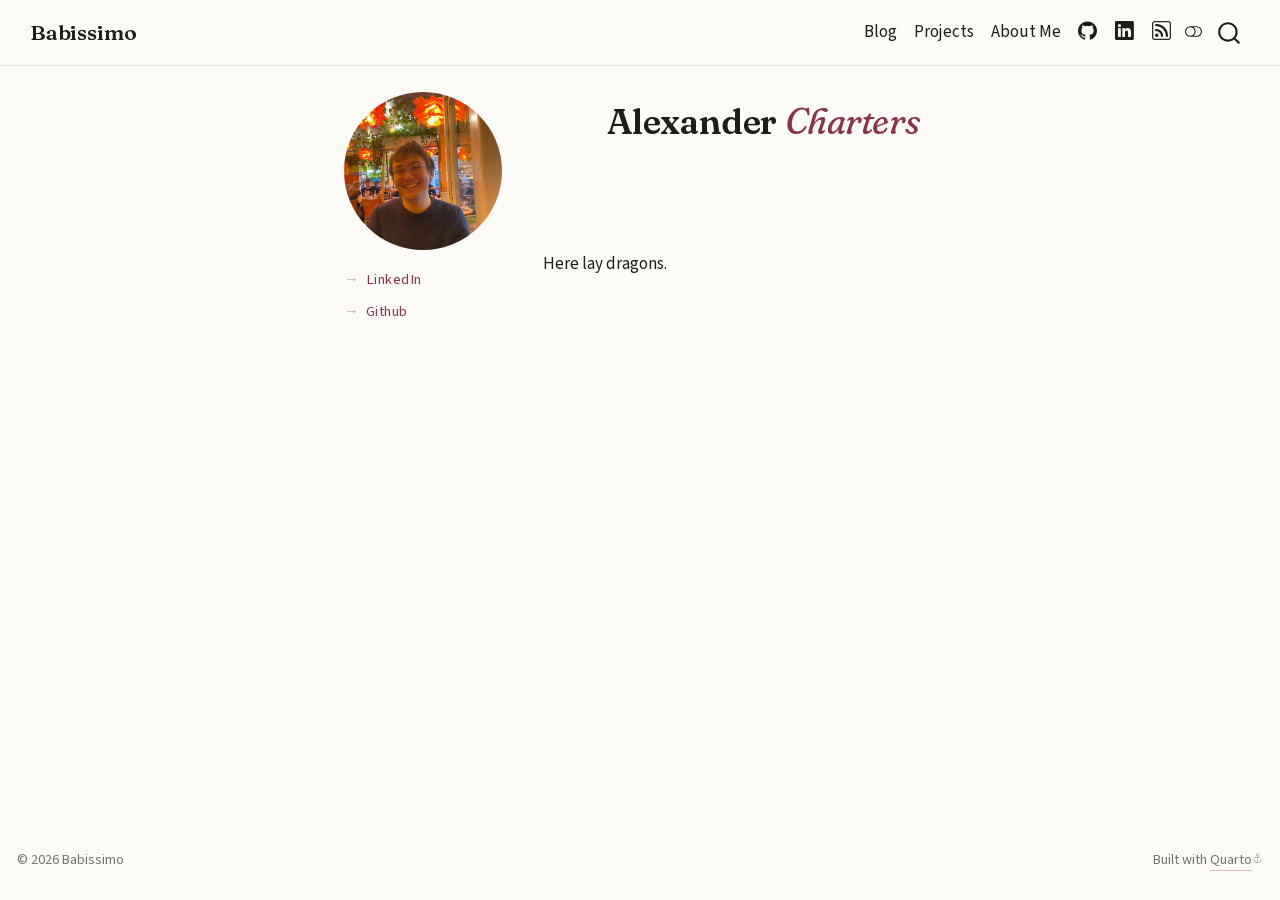
==== about/index.html @ ef7985d6 "Built site for gh-pages" ====
<!DOCTYPE html>
<html xmlns="http://www.w3.org/1999/xhtml" lang="en" xml:lang="en"><head>

<meta charset="utf-8">
<meta name="generator" content="quarto-1.10.18">

<meta name="viewport" content="width=device-width, initial-scale=1.0, user-scalable=yes">


<title>Alexander Charters – Babissimo</title>
<style>
/* Default styles provided by pandoc.
** See https://pandoc.org/MANUAL.html#variables-for-html for config info.
*/
span.smallcaps{font-variant: small-caps;}
div.columns{display: flex; gap: 1.5em;}
div.column{flex: auto;}
@media screen {
div.columns{gap: min(4vw, 1.5em);}
div.column{overflow-x: auto;}
}
div.hanging-indent{margin-left: 1.5em; text-indent: -1.5em;}
ul.task-list{list-style: none;}
ul.task-list li input[type="checkbox"] {
  width: 0.8em;
  margin: 0 0.8em 0.2em -1em; /* quarto-specific, see https://github.com/quarto-dev/quarto-cli/issues/4556 */ 
  vertical-align: middle;
}
</style>


<script src="../site_libs/quarto-nav/quarto-nav.js"></script>
<script src="../site_libs/quarto-nav/headroom.min.js"></script>
<script src="../site_libs/clipboard/clipboard.min.js"></script>
<script src="../site_libs/quarto-search/autocomplete.umd.js"></script>
<script src="../site_libs/quarto-search/fuse.min.js"></script>
<script src="../site_libs/quarto-search/quarto-search.js"></script>
<meta name="quarto:offset" content="../">
<link href="../assets/anchor.svg" rel="icon" type="image/svg+xml">
<script src="../site_libs/quarto-html/quarto.js" type="module"></script>
<script src="../site_libs/quarto-html/tabsets/tabsets.js" type="module"></script>
<script src="../site_libs/quarto-html/popper.min.js"></script>
<script src="../site_libs/quarto-html/tippy.umd.min.js"></script>
<link href="../site_libs/quarto-html/tippy.css" rel="stylesheet">
<link href="../site_libs/quarto-html/quarto-syntax-highlighting-73b0ff3878a4e6fc3716dc69a6aaefa3.css" rel="stylesheet" class="quarto-color-scheme" id="quarto-text-highlighting-styles">
<link href="../site_libs/quarto-html/quarto-syntax-highlighting-dark-a60fab2f8a066d0ce7bf48d8b28043cc.css" rel="stylesheet" class="quarto-color-scheme quarto-color-alternate" id="quarto-text-highlighting-styles">
<link href="../site_libs/quarto-html/quarto-syntax-highlighting-73b0ff3878a4e6fc3716dc69a6aaefa3.css" rel="stylesheet" class="quarto-color-scheme-extra" id="quarto-text-highlighting-styles">
<script src="../site_libs/bootstrap/bootstrap.min.js"></script>
<link href="../site_libs/bootstrap/bootstrap-icons.css" rel="stylesheet">
<link href="../site_libs/bootstrap/bootstrap-566bd085a331022240971027f8b573ef.min.css" rel="stylesheet" append-hash="true" class="quarto-color-scheme" id="quarto-bootstrap" data-mode="light">
<link href="../site_libs/bootstrap/bootstrap-dark-fbed706565bcc2d511ca6a6d154b2460.min.css" rel="stylesheet" append-hash="true" class="quarto-color-scheme quarto-color-alternate" id="quarto-bootstrap" data-mode="dark">
<link href="../site_libs/bootstrap/bootstrap-566bd085a331022240971027f8b573ef.min.css" rel="stylesheet" append-hash="true" class="quarto-color-scheme-extra" id="quarto-bootstrap" data-mode="light">
<script id="quarto-search-options" type="application/json">{
  "location": "navbar",
  "copy-button": false,
  "collapse-after": 3,
  "panel-placement": "end",
  "type": "overlay",
  "limit": 50,
  "keyboard-shortcut": [
    "f",
    "/",
    "s"
  ],
  "show-item-context": false,
  "language": {
    "search-no-results-text": "No results",
    "search-matching-documents-text": "matching documents",
    "search-copy-link-title": "Copy link to search",
    "search-hide-matches-text": "Hide additional matches",
    "search-more-match-text": "more match in this document",
    "search-more-matches-text": "more matches in this document",
    "search-clear-button-title": "Clear",
    "search-text-placeholder": "",
    "search-detached-cancel-button-title": "Cancel",
    "search-submit-button-title": "Submit",
    "search-label": "Search"
  }
}</script>


<meta property="og:title" content="Alexander Charters – Babissimo">
<meta property="og:description" content="A blog built with Quarto">
<meta property="og:image" content="https://babissimo.net/about/profile.jpg">
<meta property="og:site_name" content="Babissimo">
</head>

<body class="nav-fixed fullcontent quarto-light"><script id="quarto-html-before-body" type="application/javascript">
    const toggleBodyColorMode = (bsSheetEl) => {
      const mode = bsSheetEl.getAttribute("data-mode");
      const bodyEl = window.document.querySelector("body");
      if (mode === "dark") {
        bodyEl.classList.add("quarto-dark");
        bodyEl.classList.remove("quarto-light");
      } else {
        bodyEl.classList.add("quarto-light");
        bodyEl.classList.remove("quarto-dark");
      }
    }
    const toggleBodyColorPrimary = () => {
      const bsSheetEl = window.document.querySelector("link#quarto-bootstrap:not([rel=disabled-stylesheet])");
      if (bsSheetEl) {
        toggleBodyColorMode(bsSheetEl);
      }
    }
    const setColorSchemeToggle = (alternate) => {
      const toggles = window.document.querySelectorAll('.quarto-color-scheme-toggle');
      for (let i=0; i < toggles.length; i++) {
        const toggle = toggles[i];
        if (toggle) {
          if (alternate) {
            toggle.classList.add("alternate");
          } else {
            toggle.classList.remove("alternate");
          }
        }
      }
    };
    const toggleColorMode = (alternate) => {
      // Switch the stylesheets
      const primaryStylesheets = window.document.querySelectorAll('link.quarto-color-scheme:not(.quarto-color-alternate)');
      const alternateStylesheets = window.document.querySelectorAll('link.quarto-color-scheme.quarto-color-alternate');
      manageTransitions('#quarto-margin-sidebar .nav-link', false);
      if (alternate) {
        // note: dark is layered on light, we don't disable primary!
        enableStylesheet(alternateStylesheets);
        for (const sheetNode of alternateStylesheets) {
          if (sheetNode.id === "quarto-bootstrap") {
            toggleBodyColorMode(sheetNode);
          }
        }
      } else {
        disableStylesheet(alternateStylesheets);
        enableStylesheet(primaryStylesheets)
        toggleBodyColorPrimary();
      }
      manageTransitions('#quarto-margin-sidebar .nav-link', true);
      // Switch the toggles
      setColorSchemeToggle(alternate)
      // Hack to workaround the fact that safari doesn't
      // properly recolor the scrollbar when toggling (#1455)
      if (navigator.userAgent.indexOf('Safari') > 0 && navigator.userAgent.indexOf('Chrome') == -1) {
        manageTransitions("body", false);
        window.scrollTo(0, 1);
        setTimeout(() => {
          window.scrollTo(0, 0);
          manageTransitions("body", true);
        }, 40);
      }
    }
    const disableStylesheet = (stylesheets) => {
      for (let i=0; i < stylesheets.length; i++) {
        const stylesheet = stylesheets[i];
        stylesheet.rel = 'disabled-stylesheet';
      }
    }
    const enableStylesheet = (stylesheets) => {
      for (let i=0; i < stylesheets.length; i++) {
        const stylesheet = stylesheets[i];
        if(stylesheet.rel !== 'stylesheet') { // for Chrome, which will still FOUC without this check
          stylesheet.rel = 'stylesheet';
        }
      }
    }
    const manageTransitions = (selector, allowTransitions) => {
      const els = window.document.querySelectorAll(selector);
      for (let i=0; i < els.length; i++) {
        const el = els[i];
        if (allowTransitions) {
          el.classList.remove('notransition');
        } else {
          el.classList.add('notransition');
        }
      }
    }
    const isFileUrl = () => {
      return window.location.protocol === 'file:';
    }
    const hasAlternateSentinel = () => {
      let styleSentinel = getColorSchemeSentinel();
      if (styleSentinel !== null) {
        return styleSentinel === "alternate";
      } else {
        return false;
      }
    }
    const setStyleSentinel = (alternate) => {
      const value = alternate ? "alternate" : "default";
      if (!isFileUrl()) {
        window.localStorage.setItem("quarto-color-scheme", value);
      } else {
        localAlternateSentinel = value;
      }
    }
    const getColorSchemeSentinel = () => {
      if (!isFileUrl()) {
        const storageValue = window.localStorage.getItem("quarto-color-scheme");
        return storageValue != null ? storageValue : localAlternateSentinel;
      } else {
        return localAlternateSentinel;
      }
    }
    const toggleGiscusIfUsed = (isAlternate, darkModeDefault) => {
      const baseTheme = document.querySelector('#giscus-base-theme')?.value ?? 'light';
      const alternateTheme = document.querySelector('#giscus-alt-theme')?.value ?? 'dark';
      let newTheme = '';
      if(authorPrefersDark) {
        newTheme = isAlternate ? baseTheme : alternateTheme;
      } else {
        newTheme = isAlternate ? alternateTheme : baseTheme;
      }
      const changeGiscusTheme = () => {
        // From: https://github.com/giscus/giscus/issues/336
        const sendMessage = (message) => {
          const iframe = document.querySelector('iframe.giscus-frame');
          if (!iframe) return;
          iframe.contentWindow.postMessage({ giscus: message }, 'https://giscus.app');
        }
        sendMessage({
          setConfig: {
            theme: newTheme
          }
        });
      }
      const isGiscussLoaded = window.document.querySelector('iframe.giscus-frame') !== null;
      if (isGiscussLoaded) {
        changeGiscusTheme();
      }
    };
    const authorPrefersDark = false;
    const darkModeDefault = authorPrefersDark;
      document.querySelector('link#quarto-text-highlighting-styles.quarto-color-scheme-extra').rel = 'disabled-stylesheet';
      document.querySelector('link#quarto-bootstrap.quarto-color-scheme-extra').rel = 'disabled-stylesheet';
    let localAlternateSentinel = darkModeDefault ? 'alternate' : 'default';
    // Dark / light mode switch
    window.quartoToggleColorScheme = () => {
      // Read the current dark / light value
      let toAlternate = !hasAlternateSentinel();
      toggleColorMode(toAlternate);
      setStyleSentinel(toAlternate);
      toggleGiscusIfUsed(toAlternate, darkModeDefault);
      window.dispatchEvent(new Event('resize'));
    };
    // Switch to dark mode if need be
    if (hasAlternateSentinel()) {
      toggleColorMode(true);
    } else {
      toggleColorMode(false);
    }
  </script>

<div id="quarto-search-results"></div>
  <header id="quarto-header" class="headroom fixed-top">
    <nav class="navbar navbar-expand-sm " data-bs-theme="dark">
      <div class="navbar-container container-fluid">
      <div class="navbar-brand-container mx-auto">
    <a class="navbar-brand" href="../">
    <span class="navbar-title">Babissimo</span>
    </a>
  </div>
            <div id="quarto-search" class="" title="Search"></div>
          <button class="navbar-toggler" type="button" data-bs-toggle="collapse" data-bs-target="#navbarCollapse" aria-controls="navbarCollapse" role="menu" aria-expanded="false" aria-label="Toggle navigation" onclick="if (window.quartoToggleHeadroom) { window.quartoToggleHeadroom(); }">
  <span class="navbar-toggler-icon"></span>
</button>
          <div class="collapse navbar-collapse" id="navbarCollapse">
            <ul class="navbar-nav navbar-nav-scroll ms-auto">
  <li class="nav-item">
    <a class="nav-link" href="../blog/"> 
<span class="menu-text">Blog</span></a>
  </li>  
  <li class="nav-item">
    <a class="nav-link" href="../projects/"> 
<span class="menu-text">Projects</span></a>
  </li>  
  <li class="nav-item">
    <a class="nav-link" href="../about/"> 
<span class="menu-text">About Me</span></a>
  </li>  
  <li class="nav-item compact">
    <a class="nav-link" href="https://github.com/Babissimo"> <i class="bi bi-github" role="img">
</i> 
<span class="menu-text"></span></a>
  </li>  
  <li class="nav-item compact">
    <a class="nav-link" href="https://linkedin.com/in/alexandercharters"> <i class="bi bi-linkedin" role="img">
</i> 
<span class="menu-text"></span></a>
  </li>  
  <li class="nav-item compact">
    <a class="nav-link" href="../blog/index.xml"> <i class="bi bi-rss" role="img">
</i> 
<span class="menu-text"></span></a>
  </li>  
</ul>
          </div> <!-- /navcollapse -->
            <div class="quarto-navbar-tools">
  <a href="" class="quarto-color-scheme-toggle quarto-navigation-tool  px-1" onclick="window.quartoToggleColorScheme(); return false;" title="Toggle dark mode"><i class="bi"></i></a>
</div>
      </div> <!-- /container-fluid -->
    </nav>
</header>
<!-- content -->
<div id="quarto-content" class="quarto-container page-columns page-rows-contents page-layout-article page-navbar">
<!-- sidebar -->
<!-- margin-sidebar -->
    
<!-- main -->
<div class="quarto-about-trestles">
  <div class="about-entity">
    <img src="profile.jpg" class="about-image
  round " style="height: 158px; width: 158px;">
<header id="title-block-header" class="quarto-title-block default">
<div class="quarto-title">
<h1 class="title">Alexander <span class="nm-tail">Charters</span></h1>
</div>
<div class="quarto-title-meta">
  </div>
</header>
    <div class="about-links">
  <a href="https://linkedin.com/in/alexandercharters" class="about-link" rel="" target="">
    <i class="bi bi-linkedin"></i>
     <span class="about-link-text">LinkedIn</span>
  </a>
  <a href="https://github.com/Babissimo" class="about-link" rel="" target="">
    <i class="bi bi-github"></i>
     <span class="about-link-text">Github</span>
  </a>
</div>
  </div>
  <div class="about-contents"><main class="content" id="quarto-document-content">

<p>Here lay dragons.</p>


</main></div>
</div>
 <!-- /main -->
<script id="quarto-html-after-body" type="application/javascript">
  window.document.addEventListener("DOMContentLoaded", function (event) {
    // Ensure there is a toggle, if there isn't float one in the top right
    if (window.document.querySelector('.quarto-color-scheme-toggle') === null) {
      const a = window.document.createElement('a');
      a.classList.add('top-right');
      a.classList.add('quarto-color-scheme-toggle');
      a.href = "";
      a.onclick = function() { try { window.quartoToggleColorScheme(); } catch {} return false; };
      const i = window.document.createElement("i");
      i.classList.add('bi');
      a.appendChild(i);
      window.document.body.appendChild(a);
    }
    setColorSchemeToggle(hasAlternateSentinel())
    const isCodeAnnotation = (el) => {
      for (const clz of el.classList) {
        if (clz.startsWith('code-annotation-')) {                     
          return true;
        }
      }
      return false;
    }
    const onCopySuccess = function(e) {
      // button target
      const button = e.trigger;
      // don't keep focus
      button.blur();
      // flash "checked"
      button.classList.add('code-copy-button-checked');
      var currentTitle = button.getAttribute("title");
      button.setAttribute("title", "Copied!");
      let tooltip;
      if (window.bootstrap) {
        button.setAttribute("data-bs-toggle", "tooltip");
        button.setAttribute("data-bs-placement", "left");
        button.setAttribute("data-bs-title", "Copied!");
        tooltip = new bootstrap.Tooltip(button, 
          { trigger: "manual", 
            customClass: "code-copy-button-tooltip",
            offset: [0, -8]});
        tooltip.show();    
      }
      setTimeout(function() {
        if (tooltip) {
          tooltip.hide();
          button.removeAttribute("data-bs-title");
          button.removeAttribute("data-bs-toggle");
          button.removeAttribute("data-bs-placement");
        }
        button.setAttribute("title", currentTitle);
        button.classList.remove('code-copy-button-checked');
      }, 1000);
      // clear code selection
      e.clearSelection();
    }
    const getTextToCopy = function(trigger) {
      const outerScaffold = trigger.parentElement.cloneNode(true);
      const codeEl = outerScaffold.querySelector('code');
      for (const childEl of codeEl.children) {
        if (isCodeAnnotation(childEl)) {
          childEl.remove();
        }
      }
      return codeEl.innerText;
    }
    const clipboard = new window.ClipboardJS('.code-copy-button:not([data-in-quarto-modal])', {
      text: getTextToCopy
    });
    clipboard.on('success', onCopySuccess);
    if (window.document.getElementById('quarto-embedded-source-code-modal')) {
      const clipboardModal = new window.ClipboardJS('.code-copy-button[data-in-quarto-modal]', {
        text: getTextToCopy,
        container: window.document.getElementById('quarto-embedded-source-code-modal')
      });
      clipboardModal.on('success', onCopySuccess);
    }
      var localhostRegex = new RegExp(/^(?:http|https):\/\/localhost\:?[0-9]*\//);
      var mailtoRegex = new RegExp(/^mailto:/);
        var filterRegex = new RegExp("https:\/\/babissimo\.net");
      var isInternal = (href) => {
          return filterRegex.test(href) || localhostRegex.test(href) || mailtoRegex.test(href);
      }
      // Inspect non-navigation links and adorn them if external
     var links = window.document.querySelectorAll('a[href]:not(.nav-link):not(.navbar-brand):not(.toc-action):not(.sidebar-link):not(.sidebar-item-toggle):not(.pagination-link):not(.no-external):not([aria-hidden]):not(.dropdown-item):not(.quarto-navigation-tool):not(.about-link)');
      for (var i=0; i<links.length; i++) {
        const link = links[i];
        if (!isInternal(link.href)) {
          // undo the damage that might have been done by quarto-nav.js in the case of
          // links that we want to consider external
          if (link.dataset.originalHref !== undefined) {
            link.href = link.dataset.originalHref;
          }
        }
      }
    function tippyHover(el, contentFn, onTriggerFn, onUntriggerFn) {
      const config = {
        allowHTML: true,
        maxWidth: 500,
        delay: 100,
        arrow: false,
        appendTo: function(el) {
            return el.parentElement;
        },
        interactive: true,
        interactiveBorder: 10,
        theme: 'quarto',
        placement: 'bottom-start',
      };
      if (contentFn) {
        config.content = contentFn;
      }
      if (onTriggerFn) {
        config.onTrigger = onTriggerFn;
      }
      if (onUntriggerFn) {
        config.onUntrigger = onUntriggerFn;
      }
      window.tippy(el, config); 
    }
    const noterefs = window.document.querySelectorAll('a[role="doc-noteref"]');
    for (var i=0; i<noterefs.length; i++) {
      const ref = noterefs[i];
      tippyHover(ref, function() {
        // use id or data attribute instead here
        let href = ref.getAttribute('data-footnote-href') || ref.getAttribute('href');
        try { href = new URL(href).hash; } catch {}
        const id = href.replace(/^#\/?/, "");
        const note = window.document.getElementById(id);
        if (note) {
          return note.innerHTML;
        } else {
          return "";
        }
      });
    }
    const xrefs = window.document.querySelectorAll('a.quarto-xref');
    const processXRef = (id, note) => {
      // Strip column container classes
      const stripColumnClz = (el) => {
        el.classList.remove("page-full", "page-columns");
        if (el.children) {
          for (const child of el.children) {
            stripColumnClz(child);
          }
        }
      }
      stripColumnClz(note)
      if (id === null || id.startsWith('sec-')) {
        // Special case sections, only their first couple elements
        const container = document.createElement("div");
        if (note.children && note.children.length > 2) {
          container.appendChild(note.children[0].cloneNode(true));
          for (let i = 1; i < note.children.length; i++) {
            const child = note.children[i];
            if (child.tagName === "P" && child.innerText === "") {
              continue;
            } else {
              container.appendChild(child.cloneNode(true));
              break;
            }
          }
          if (window.Quarto?.typesetMath) {
            window.Quarto.typesetMath(container);
          }
          return container.innerHTML
        } else {
          if (window.Quarto?.typesetMath) {
            window.Quarto.typesetMath(note);
          }
          return note.innerHTML;
        }
      } else {
        // Remove any anchor links if they are present
        const anchorLink = note.querySelector('a.anchorjs-link');
        if (anchorLink) {
          anchorLink.remove();
        }
        if (window.Quarto?.typesetMath) {
          window.Quarto.typesetMath(note);
        }
        if (note.classList.contains("callout")) {
          return note.outerHTML;
        } else {
          return note.innerHTML;
        }
      }
    }
    for (var i=0; i<xrefs.length; i++) {
      const xref = xrefs[i];
      tippyHover(xref, undefined, function(instance) {
        instance.disable();
        let url = xref.getAttribute('href');
        let hash = undefined; 
        if (url.startsWith('#')) {
          hash = url;
        } else {
          try { hash = new URL(url).hash; } catch {}
        }
        if (hash) {
          const id = hash.replace(/^#\/?/, "");
          const note = window.document.getElementById(id);
          if (note !== null) {
            try {
              const html = processXRef(id, note.cloneNode(true));
              instance.setContent(html);
            } finally {
              instance.enable();
              instance.show();
            }
          } else {
            // See if we can fetch this
            fetch(url.split('#')[0])
            .then(res => res.text())
            .then(html => {
              const parser = new DOMParser();
              const htmlDoc = parser.parseFromString(html, "text/html");
              const note = htmlDoc.getElementById(id);
              if (note !== null) {
                const html = processXRef(id, note);
                instance.setContent(html);
              } 
            }).finally(() => {
              instance.enable();
              instance.show();
            });
          }
        } else {
          // See if we can fetch a full url (with no hash to target)
          // This is a special case and we should probably do some content thinning / targeting
          fetch(url)
          .then(res => res.text())
          .then(html => {
            const parser = new DOMParser();
            const htmlDoc = parser.parseFromString(html, "text/html");
            const note = htmlDoc.querySelector('main.content');
            if (note !== null) {
              // This should only happen for chapter cross references
              // (since there is no id in the URL)
              // remove the first header
              if (note.children.length > 0 && note.children[0].tagName === "HEADER") {
                note.children[0].remove();
              }
              const html = processXRef(null, note);
              instance.setContent(html);
            } 
          }).finally(() => {
            instance.enable();
            instance.show();
          });
        }
      }, function(instance) {
      });
    }
        let selectedAnnoteEl;
        const selectorForAnnotation = ( cell, annotation) => {
          let cellAttr = 'data-code-cell="' + cell + '"';
          let lineAttr = 'data-code-annotation="' +  annotation + '"';
          const selector = 'span[' + cellAttr + '][' + lineAttr + ']';
          return selector;
        }
        const selectCodeLines = (annoteEl) => {
          const doc = window.document;
          const targetCell = annoteEl.getAttribute("data-target-cell");
          const targetAnnotation = annoteEl.getAttribute("data-target-annotation");
          const annoteSpan = window.document.querySelector(selectorForAnnotation(targetCell, targetAnnotation));
          const lines = annoteSpan.getAttribute("data-code-lines").split(",");
          const lineIds = lines.map((line) => {
            return targetCell + "-" + line;
          })
          let top = null;
          let height = null;
          let parent = null;
          if (lineIds.length > 0) {
              //compute the position of the single el (top and bottom and make a div)
              const el = window.document.getElementById(lineIds[0]);
              top = el.offsetTop;
              height = el.offsetHeight;
              parent = el.parentElement.parentElement;
            if (lineIds.length > 1) {
              const lastEl = window.document.getElementById(lineIds[lineIds.length - 1]);
              const bottom = lastEl.offsetTop + lastEl.offsetHeight;
              height = bottom - top;
            }
            if (top !== null && height !== null && parent !== null) {
              // cook up a div (if necessary) and position it 
              let div = window.document.getElementById("code-annotation-line-highlight");
              if (div === null) {
                div = window.document.createElement("div");
                div.setAttribute("id", "code-annotation-line-highlight");
                div.style.position = 'absolute';
                parent.appendChild(div);
              }
              div.style.top = top - 2 + "px";
              div.style.height = height + 4 + "px";
              div.style.left = 0;
              let gutterDiv = window.document.getElementById("code-annotation-line-highlight-gutter");
              if (gutterDiv === null) {
                gutterDiv = window.document.createElement("div");
                gutterDiv.setAttribute("id", "code-annotation-line-highlight-gutter");
                gutterDiv.style.position = 'absolute';
                const codeCell = window.document.getElementById(targetCell);
                const gutter = codeCell.querySelector('.code-annotation-gutter');
                gutter.appendChild(gutterDiv);
              }
              gutterDiv.style.top = top - 2 + "px";
              gutterDiv.style.height = height + 4 + "px";
            }
            selectedAnnoteEl = annoteEl;
          }
        };
        const unselectCodeLines = () => {
          const elementsIds = ["code-annotation-line-highlight", "code-annotation-line-highlight-gutter"];
          elementsIds.forEach((elId) => {
            const div = window.document.getElementById(elId);
            if (div) {
              div.remove();
            }
          });
          selectedAnnoteEl = undefined;
        };
          // Handle positioning of the toggle
      window.addEventListener(
        "resize",
        throttle(() => {
          elRect = undefined;
          if (selectedAnnoteEl) {
            selectCodeLines(selectedAnnoteEl);
          }
        }, 10)
      );
      function throttle(fn, ms) {
      let throttle = false;
      let timer;
        return (...args) => {
          if(!throttle) { // first call gets through
              fn.apply(this, args);
              throttle = true;
          } else { // all the others get throttled
              if(timer) clearTimeout(timer); // cancel #2
              timer = setTimeout(() => {
                fn.apply(this, args);
                timer = throttle = false;
              }, ms);
          }
        };
      }
        // Attach click handler to the DT
        const annoteDls = window.document.querySelectorAll('dt[data-target-cell]');
        for (const annoteDlNode of annoteDls) {
          annoteDlNode.addEventListener('click', (event) => {
            const clickedEl = event.target;
            if (clickedEl !== selectedAnnoteEl) {
              unselectCodeLines();
              const activeEl = window.document.querySelector('dt[data-target-cell].code-annotation-active');
              if (activeEl) {
                activeEl.classList.remove('code-annotation-active');
              }
              selectCodeLines(clickedEl);
              clickedEl.classList.add('code-annotation-active');
            } else {
              // Unselect the line
              unselectCodeLines();
              clickedEl.classList.remove('code-annotation-active');
            }
          });
        }
    const findCites = (el) => {
      const parentEl = el.parentElement;
      if (parentEl) {
        const cites = parentEl.dataset.cites;
        if (cites) {
          return {
            el,
            cites: cites.split(' ')
          };
        } else {
          return findCites(el.parentElement)
        }
      } else {
        return undefined;
      }
    };
    var bibliorefs = window.document.querySelectorAll('a[role="doc-biblioref"]');
    for (var i=0; i<bibliorefs.length; i++) {
      const ref = bibliorefs[i];
      const citeInfo = findCites(ref);
      if (citeInfo) {
        tippyHover(citeInfo.el, function() {
          var popup = window.document.createElement('div');
          citeInfo.cites.forEach(function(cite) {
            var citeDiv = window.document.createElement('div');
            citeDiv.classList.add('hanging-indent');
            citeDiv.classList.add('csl-entry');
            var biblioDiv = window.document.getElementById('ref-' + cite);
            if (biblioDiv) {
              citeDiv.innerHTML = biblioDiv.innerHTML;
            }
            popup.appendChild(citeDiv);
          });
          return popup.innerHTML;
        });
      }
    }
  });
  </script>
</div> <!-- /content -->
<footer class="footer">
  <div class="nav-footer">
    <div class="nav-footer-left">
<p>© 2026 Babissimo</p>
</div>   
    <div class="nav-footer-center">
      &nbsp;
    </div>
    <div class="nav-footer-right">
<p>Built with <a href="https://quarto.org">Quarto</a></p>
</div>
  </div>
</footer>




</body></html>
---- site_libs/quarto-html/tippy.css ----
.tippy-box[data-animation=fade][data-state=hidden]{opacity:0}[data-tippy-root]{max-width:calc(100vw - 10px)}.tippy-box{position:relative;background-color:#333;color:#fff;border-radius:4px;font-size:14px;line-height:1.4;white-space:normal;outline:0;transition-property:transform,visibility,opacity}.tippy-box[data-placement^=top]>.tippy-arrow{bottom:0}.tippy-box[data-placement^=top]>.tippy-arrow:before{bottom:-7px;left:0;border-width:8px 8px 0;border-top-color:initial;transform-origin:center top}.tippy-box[data-placement^=bottom]>.tippy-arrow{top:0}.tippy-box[data-placement^=bottom]>.tippy-arrow:before{top:-7px;left:0;border-width:0 8px 8px;border-bottom-color:initial;transform-origin:center bottom}.tippy-box[data-placement^=left]>.tippy-arrow{right:0}.tippy-box[data-placement^=left]>.tippy-arrow:before{border-width:8px 0 8px 8px;border-left-color:initial;right:-7px;transform-origin:center left}.tippy-box[data-placement^=right]>.tippy-arrow{left:0}.tippy-box[data-placement^=right]>.tippy-arrow:before{left:-7px;border-width:8px 8px 8px 0;border-right-color:initial;transform-origin:center right}.tippy-box[data-inertia][data-state=visible]{transition-timing-function:cubic-bezier(.54,1.5,.38,1.11)}.tippy-arrow{width:16px;height:16px;color:#333}.tippy-arrow:before{content:"";position:absolute;border-color:transparent;border-style:solid}.tippy-content{position:relative;padding:5px 9px;z-index:1}
---- site_libs/quarto-html/quarto-syntax-highlighting-73b0ff3878a4e6fc3716dc69a6aaefa3.css ----
/* quarto syntax highlight colors */
:root {
  --quarto-hl-ot-color: #003B4F;
  --quarto-hl-at-color: #657422;
  --quarto-hl-ss-color: #20794D;
  --quarto-hl-an-color: #5E5E5E;
  --quarto-hl-fu-color: #4758AB;
  --quarto-hl-st-color: #20794D;
  --quarto-hl-cf-color: #003B4F;
  --quarto-hl-op-color: #5E5E5E;
  --quarto-hl-er-color: #AD0000;
  --quarto-hl-bn-color: #AD0000;
  --quarto-hl-al-color: #AD0000;
  --quarto-hl-va-color: #111111;
  --quarto-hl-bu-color: inherit;
  --quarto-hl-ex-color: inherit;
  --quarto-hl-pp-color: #AD0000;
  --quarto-hl-in-color: #5E5E5E;
  --quarto-hl-vs-color: #20794D;
  --quarto-hl-wa-color: #5E5E5E;
  --quarto-hl-do-color: #5E5E5E;
  --quarto-hl-im-color: #00769E;
  --quarto-hl-ch-color: #20794D;
  --quarto-hl-dt-color: #AD0000;
  --quarto-hl-fl-color: #AD0000;
  --quarto-hl-co-color: #5E5E5E;
  --quarto-hl-cv-color: #5E5E5E;
  --quarto-hl-cn-color: #8f5902;
  --quarto-hl-sc-color: #5E5E5E;
  --quarto-hl-dv-color: #AD0000;
  --quarto-hl-kw-color: #003B4F;
}

/* other quarto variables */
:root {
  --quarto-font-monospace: "JetBrains Mono", ui-monospace, SFMono-Regular, Menlo, monospace;
}

/* syntax highlight based on Pandoc's rules */
pre > code.sourceCode > span {
  color: #003B4F;
}

code.sourceCode > span {
  color: #003B4F;
}

div.sourceCode,
div.sourceCode pre.sourceCode {
  color: #003B4F;
}

/* Normal */
code span {
  color: #003B4F;
}

/* Alert */
code span.al {
  color: #AD0000;
  font-style: inherit;
}

/* Annotation */
code span.an {
  color: #5E5E5E;
  font-style: inherit;
}

/* Attribute */
code span.at {
  color: #657422;
  font-style: inherit;
}

/* BaseN */
code span.bn {
  color: #AD0000;
  font-style: inherit;
}

/* BuiltIn */
code span.bu {
  font-style: inherit;
}

/* ControlFlow */
code span.cf {
  color: #003B4F;
  font-weight: bold;
  font-style: inherit;
}

/* Char */
code span.ch {
  color: #20794D;
  font-style: inherit;
}

/* Constant */
code span.cn {
  color: #8f5902;
  font-style: inherit;
}

/* Comment */
code span.co {
  color: #5E5E5E;
  font-style: inherit;
}

/* CommentVar */
code span.cv {
  color: #5E5E5E;
  font-style: italic;
}

/* Documentation */
code span.do {
  color: #5E5E5E;
  font-style: italic;
}

/* DataType */
code span.dt {
  color: #AD0000;
  font-style: inherit;
}

/* DecVal */
code span.dv {
  color: #AD0000;
  font-style: inherit;
}

/* Error */
code span.er {
  color: #AD0000;
  font-style: inherit;
}

/* Extension */
code span.ex {
  font-style: inherit;
}

/* Float */
code span.fl {
  color: #AD0000;
  font-style: inherit;
}

/* Function */
code span.fu {
  color: #4758AB;
  font-style: inherit;
}

/* Import */
code span.im {
  color: #00769E;
  font-style: inherit;
}

/* Information */
code span.in {
  color: #5E5E5E;
  font-style: inherit;
}

/* Keyword */
code span.kw {
  color: #003B4F;
  font-weight: bold;
  font-style: inherit;
}

/* Operator */
code span.op {
  color: #5E5E5E;
  font-style: inherit;
}

/* Other */
code span.ot {
  color: #003B4F;
  font-style: inherit;
}

/* Preprocessor */
code span.pp {
  color: #AD0000;
  font-style: inherit;
}

/* SpecialChar */
code span.sc {
  color: #5E5E5E;
  font-style: inherit;
}

/* SpecialString */
code span.ss {
  color: #20794D;
  font-style: inherit;
}

/* String */
code span.st {
  color: #20794D;
  font-style: inherit;
}

/* Variable */
code span.va {
  color: #111111;
  font-style: inherit;
}

/* VerbatimString */
code span.vs {
  color: #20794D;
  font-style: inherit;
}

/* Warning */
code span.wa {
  color: #5E5E5E;
  font-style: italic;
}

.prevent-inlining {
  content: "</";
}

/*# sourceMappingURL=e4e25645e3e45fd2347f0fd28fc638a7.css.map */
---- site_libs/quarto-html/quarto-syntax-highlighting-dark-a60fab2f8a066d0ce7bf48d8b28043cc.css ----
/* quarto syntax highlight colors */
:root {
  --quarto-hl-al-color: #f07178;
  --quarto-hl-an-color: #d4d0ab;
  --quarto-hl-at-color: #00e0e0;
  --quarto-hl-bn-color: #d4d0ab;
  --quarto-hl-bu-color: #abe338;
  --quarto-hl-ch-color: #abe338;
  --quarto-hl-co-color: #f8f8f2;
  --quarto-hl-cv-color: #ffd700;
  --quarto-hl-cn-color: #ffd700;
  --quarto-hl-cf-color: #ffa07a;
  --quarto-hl-dt-color: #ffa07a;
  --quarto-hl-dv-color: #d4d0ab;
  --quarto-hl-do-color: #f8f8f2;
  --quarto-hl-er-color: #f07178;
  --quarto-hl-ex-color: #00e0e0;
  --quarto-hl-fl-color: #d4d0ab;
  --quarto-hl-fu-color: #ffa07a;
  --quarto-hl-im-color: #abe338;
  --quarto-hl-in-color: #d4d0ab;
  --quarto-hl-kw-color: #ffa07a;
  --quarto-hl-op-color: #ffa07a;
  --quarto-hl-ot-color: #00e0e0;
  --quarto-hl-pp-color: #dcc6e0;
  --quarto-hl-re-color: #00e0e0;
  --quarto-hl-sc-color: #abe338;
  --quarto-hl-ss-color: #abe338;
  --quarto-hl-st-color: #abe338;
  --quarto-hl-va-color: #00e0e0;
  --quarto-hl-vs-color: #abe338;
  --quarto-hl-wa-color: #dcc6e0;
}

/* other quarto variables */
:root {
  --quarto-font-monospace: "JetBrains Mono", ui-monospace, SFMono-Regular, Menlo, monospace;
}

/* syntax highlight based on Pandoc's rules */
pre > code.sourceCode > span {
  color: #f8f8f2;
}

code.sourceCode > span {
  color: #f8f8f2;
}

div.sourceCode,
div.sourceCode pre.sourceCode {
  color: #f8f8f2;
}

/* Normal */
code span {
  color: #f8f8f2;
}

/* Alert */
code span.al {
  color: #f07178;
}

/* Annotation */
code span.an {
  color: #d4d0ab;
}

/* Attribute */
code span.at {
  color: #00e0e0;
}

/* BaseN */
code span.bn {
  color: #d4d0ab;
}

/* BuiltIn */
code span.bu {
  color: #abe338;
}

/* ControlFlow */
code span.cf {
  font-weight: bold;
  color: #ffa07a;
}

/* Char */
code span.ch {
  color: #abe338;
}

/* Constant */
code span.cn {
  color: #ffd700;
}

/* Comment */
code span.co {
  font-style: italic;
  color: #f8f8f2;
}

/* CommentVar */
code span.cv {
  color: #ffd700;
}

/* Documentation */
code span.do {
  color: #f8f8f2;
}

/* DataType */
code span.dt {
  color: #ffa07a;
}

/* DecVal */
code span.dv {
  color: #d4d0ab;
}

/* Error */
code span.er {
  color: #f07178;
  text-decoration: underline;
}

/* Extension */
code span.ex {
  font-weight: bold;
  color: #00e0e0;
}

/* Float */
code span.fl {
  color: #d4d0ab;
}

/* Function */
code span.fu {
  color: #ffa07a;
}

/* Import */
code span.im {
  color: #abe338;
}

/* Information */
code span.in {
  color: #d4d0ab;
}

/* Keyword */
code span.kw {
  font-weight: bold;
  color: #ffa07a;
}

/* Operator */
code span.op {
  color: #ffa07a;
}

/* Other */
code span.ot {
  color: #00e0e0;
}

/* Preprocessor */
code span.pp {
  color: #dcc6e0;
}

/* RegionMarker */
code span.re {
  background-color: #f8f8f2;
  color: #00e0e0;
}

/* SpecialChar */
code span.sc {
  color: #abe338;
}

/* SpecialString */
code span.ss {
  color: #abe338;
}

/* String */
code span.st {
  color: #abe338;
}

/* Variable */
code span.va {
  color: #00e0e0;
}

/* VerbatimString */
code span.vs {
  color: #abe338;
}

/* Warning */
code span.wa {
  color: #dcc6e0;
}

.prevent-inlining {
  content: "</";
}

/*# sourceMappingURL=977cf23b626bfb9653ae12841c06ec76.css.map */
---- site_libs/quarto-html/quarto-syntax-highlighting-73b0ff3878a4e6fc3716dc69a6aaefa3.css ----
/* quarto syntax highlight colors */
:root {
  --quarto-hl-ot-color: #003B4F;
  --quarto-hl-at-color: #657422;
  --quarto-hl-ss-color: #20794D;
  --quarto-hl-an-color: #5E5E5E;
  --quarto-hl-fu-color: #4758AB;
  --quarto-hl-st-color: #20794D;
  --quarto-hl-cf-color: #003B4F;
  --quarto-hl-op-color: #5E5E5E;
  --quarto-hl-er-color: #AD0000;
  --quarto-hl-bn-color: #AD0000;
  --quarto-hl-al-color: #AD0000;
  --quarto-hl-va-color: #111111;
  --quarto-hl-bu-color: inherit;
  --quarto-hl-ex-color: inherit;
  --quarto-hl-pp-color: #AD0000;
  --quarto-hl-in-color: #5E5E5E;
  --quarto-hl-vs-color: #20794D;
  --quarto-hl-wa-color: #5E5E5E;
  --quarto-hl-do-color: #5E5E5E;
  --quarto-hl-im-color: #00769E;
  --quarto-hl-ch-color: #20794D;
  --quarto-hl-dt-color: #AD0000;
  --quarto-hl-fl-color: #AD0000;
  --quarto-hl-co-color: #5E5E5E;
  --quarto-hl-cv-color: #5E5E5E;
  --quarto-hl-cn-color: #8f5902;
  --quarto-hl-sc-color: #5E5E5E;
  --quarto-hl-dv-color: #AD0000;
  --quarto-hl-kw-color: #003B4F;
}

/* other quarto variables */
:root {
  --quarto-font-monospace: "JetBrains Mono", ui-monospace, SFMono-Regular, Menlo, monospace;
}

/* syntax highlight based on Pandoc's rules */
pre > code.sourceCode > span {
  color: #003B4F;
}

code.sourceCode > span {
  color: #003B4F;
}

div.sourceCode,
div.sourceCode pre.sourceCode {
  color: #003B4F;
}

/* Normal */
code span {
  color: #003B4F;
}

/* Alert */
code span.al {
  color: #AD0000;
  font-style: inherit;
}

/* Annotation */
code span.an {
  color: #5E5E5E;
  font-style: inherit;
}

/* Attribute */
code span.at {
  color: #657422;
  font-style: inherit;
}

/* BaseN */
code span.bn {
  color: #AD0000;
  font-style: inherit;
}

/* BuiltIn */
code span.bu {
  font-style: inherit;
}

/* ControlFlow */
code span.cf {
  color: #003B4F;
  font-weight: bold;
  font-style: inherit;
}

/* Char */
code span.ch {
  color: #20794D;
  font-style: inherit;
}

/* Constant */
code span.cn {
  color: #8f5902;
  font-style: inherit;
}

/* Comment */
code span.co {
  color: #5E5E5E;
  font-style: inherit;
}

/* CommentVar */
code span.cv {
  color: #5E5E5E;
  font-style: italic;
}

/* Documentation */
code span.do {
  color: #5E5E5E;
  font-style: italic;
}

/* DataType */
code span.dt {
  color: #AD0000;
  font-style: inherit;
}

/* DecVal */
code span.dv {
  color: #AD0000;
  font-style: inherit;
}

/* Error */
code span.er {
  color: #AD0000;
  font-style: inherit;
}

/* Extension */
code span.ex {
  font-style: inherit;
}

/* Float */
code span.fl {
  color: #AD0000;
  font-style: inherit;
}

/* Function */
code span.fu {
  color: #4758AB;
  font-style: inherit;
}

/* Import */
code span.im {
  color: #00769E;
  font-style: inherit;
}

/* Information */
code span.in {
  color: #5E5E5E;
  font-style: inherit;
}

/* Keyword */
code span.kw {
  color: #003B4F;
  font-weight: bold;
  font-style: inherit;
}

/* Operator */
code span.op {
  color: #5E5E5E;
  font-style: inherit;
}

/* Other */
code span.ot {
  color: #003B4F;
  font-style: inherit;
}

/* Preprocessor */
code span.pp {
  color: #AD0000;
  font-style: inherit;
}

/* SpecialChar */
code span.sc {
  color: #5E5E5E;
  font-style: inherit;
}

/* SpecialString */
code span.ss {
  color: #20794D;
  font-style: inherit;
}

/* String */
code span.st {
  color: #20794D;
  font-style: inherit;
}

/* Variable */
code span.va {
  color: #111111;
  font-style: inherit;
}

/* VerbatimString */
code span.vs {
  color: #20794D;
  font-style: inherit;
}

/* Warning */
code span.wa {
  color: #5E5E5E;
  font-style: italic;
}

.prevent-inlining {
  content: "</";
}

/*# sourceMappingURL=e4e25645e3e45fd2347f0fd28fc638a7.css.map */
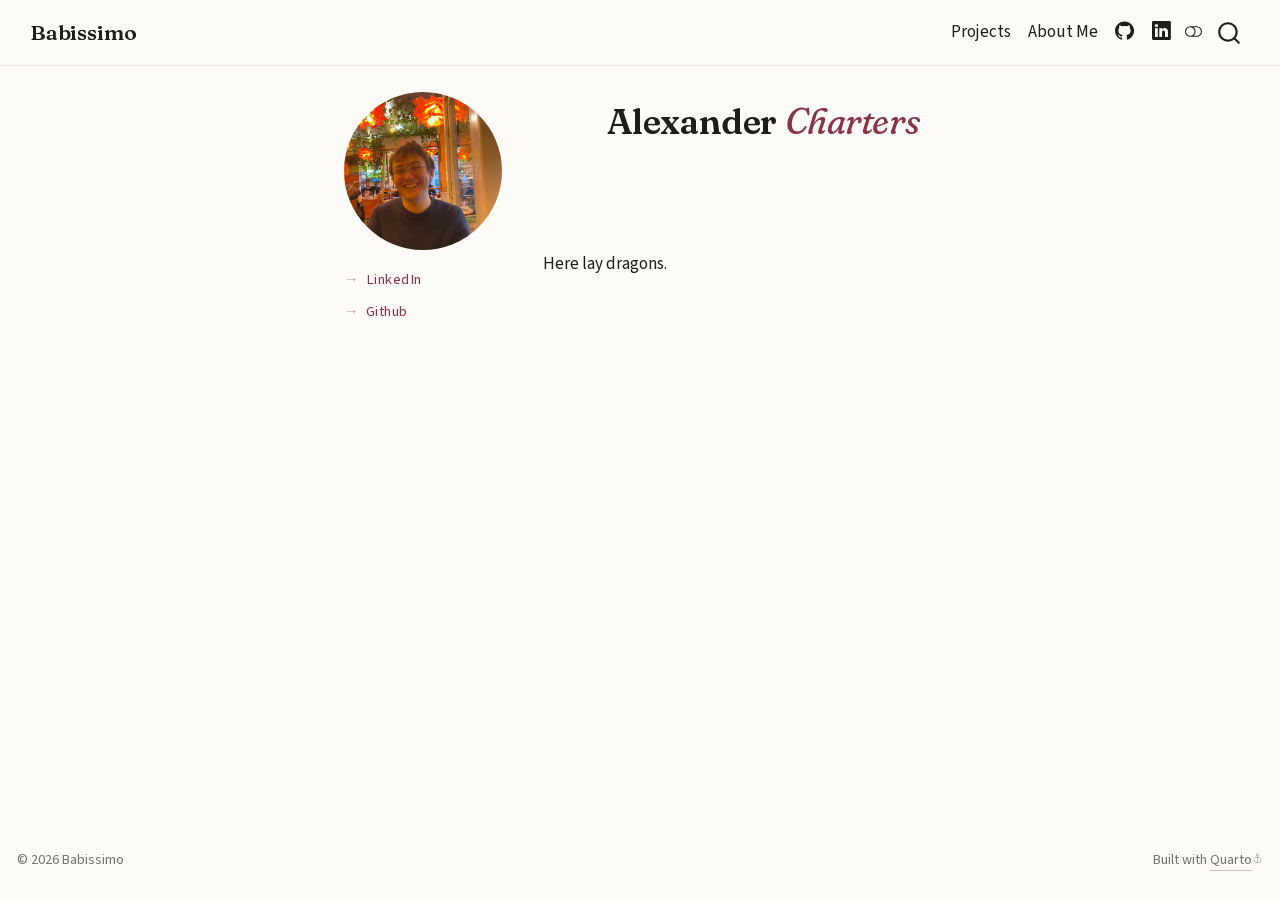
==== commit a5a7ce90: "Built site for gh-pages" ====
--- a/about/index.html
+++ b/about/index.html
@@ -265,10 +265,6 @@
           <div class="collapse navbar-collapse" id="navbarCollapse">
             <ul class="navbar-nav navbar-nav-scroll ms-auto">
   <li class="nav-item">
-    <a class="nav-link" href="../blog/"> 
-<span class="menu-text">Blog</span></a>
-  </li>  
-  <li class="nav-item">
     <a class="nav-link" href="../projects/"> 
 <span class="menu-text">Projects</span></a>
   </li>  
@@ -283,11 +279,6 @@
   </li>  
   <li class="nav-item compact">
     <a class="nav-link" href="https://linkedin.com/in/alexandercharters"> <i class="bi bi-linkedin" role="img">
-</i> 
-<span class="menu-text"></span></a>
-  </li>  
-  <li class="nav-item compact">
-    <a class="nav-link" href="../blog/index.xml"> <i class="bi bi-rss" role="img">
 </i> 
 <span class="menu-text"></span></a>
   </li>  
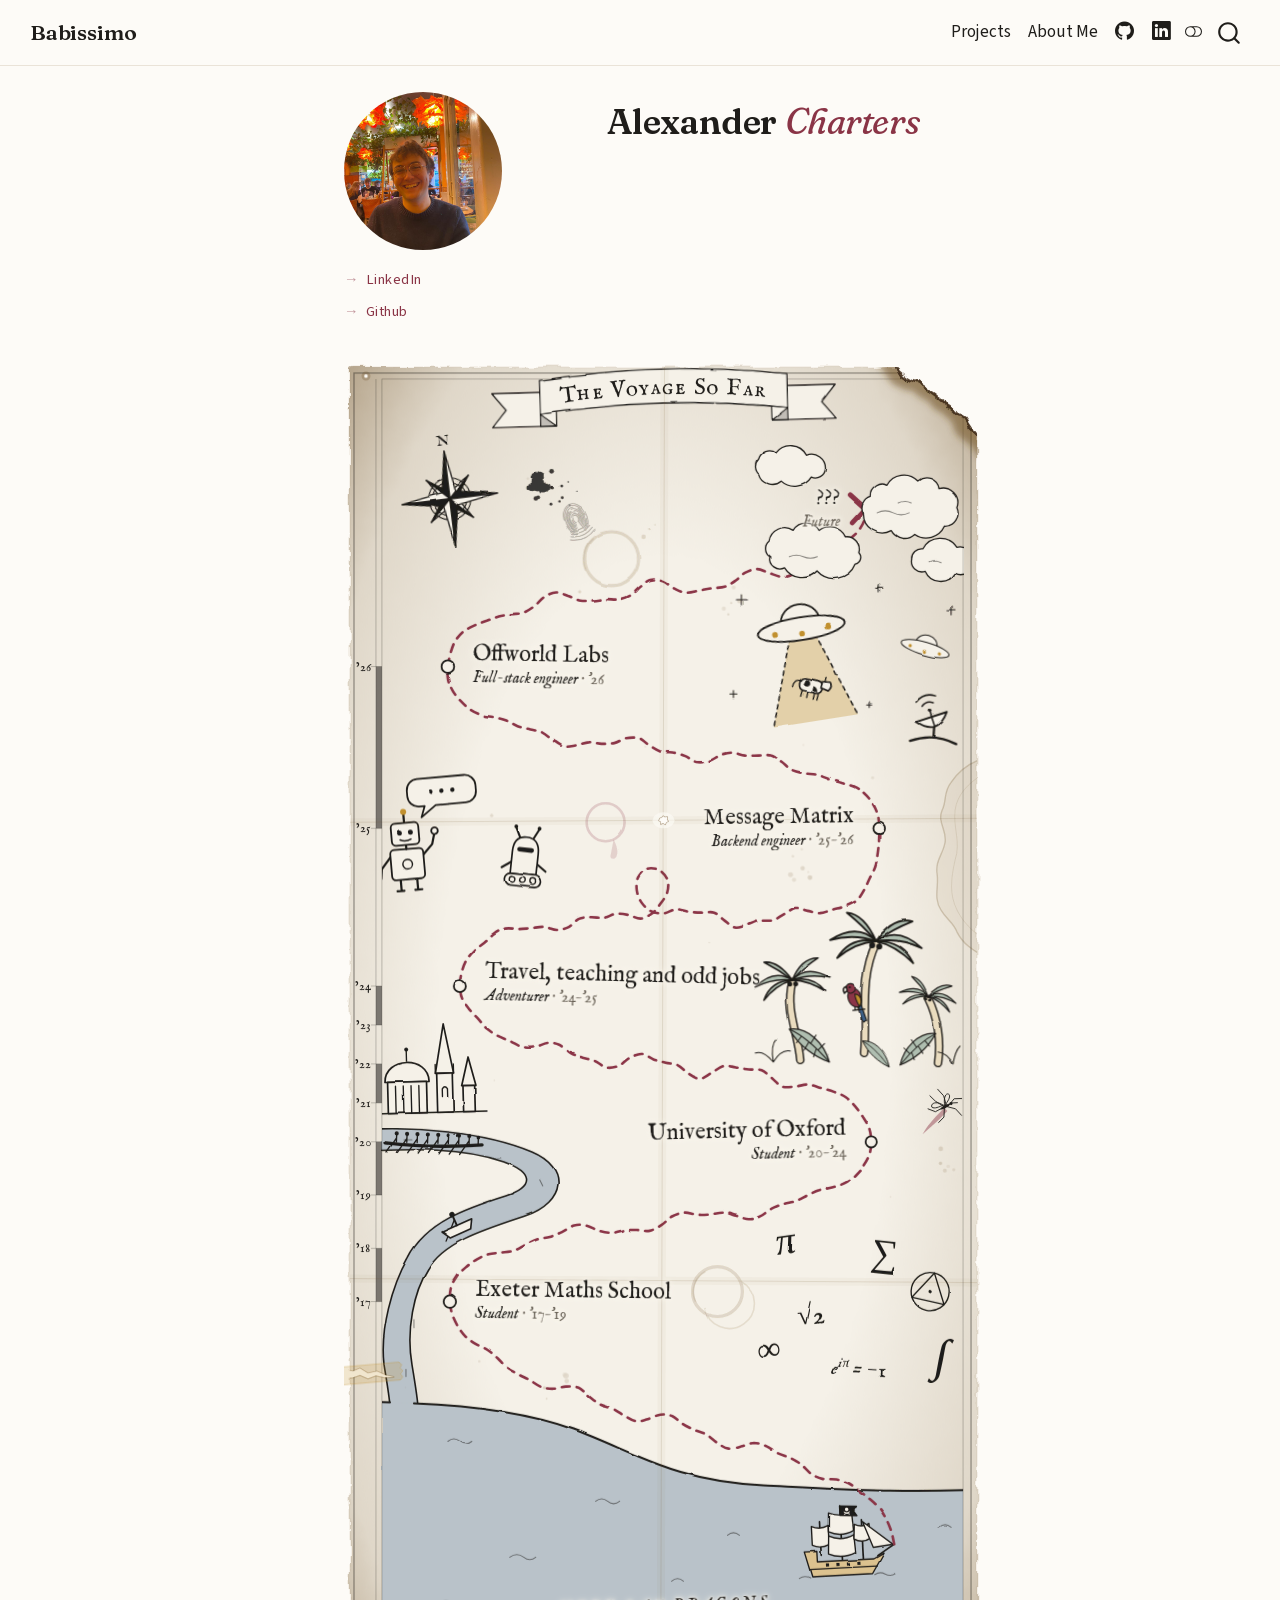
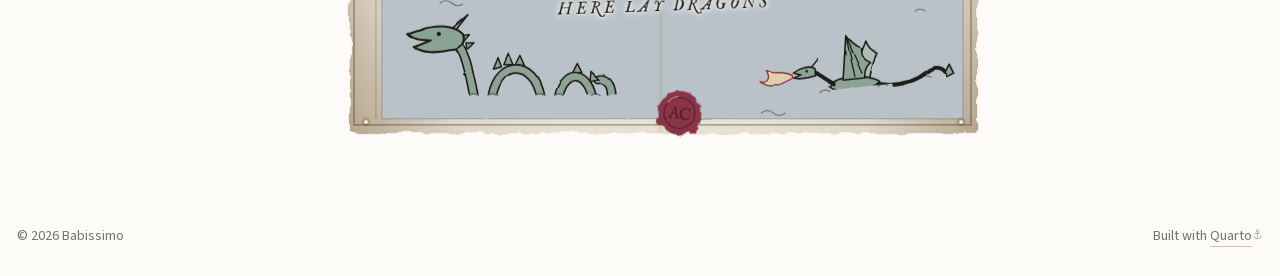
==== commit 734caabf: "Built site for gh-pages" ====
--- a/about/index.html
+++ b/about/index.html
@@ -47,9 +47,9 @@
 <link href="../site_libs/quarto-html/quarto-syntax-highlighting-73b0ff3878a4e6fc3716dc69a6aaefa3.css" rel="stylesheet" class="quarto-color-scheme-extra" id="quarto-text-highlighting-styles">
 <script src="../site_libs/bootstrap/bootstrap.min.js"></script>
 <link href="../site_libs/bootstrap/bootstrap-icons.css" rel="stylesheet">
-<link href="../site_libs/bootstrap/bootstrap-566bd085a331022240971027f8b573ef.min.css" rel="stylesheet" append-hash="true" class="quarto-color-scheme" id="quarto-bootstrap" data-mode="light">
-<link href="../site_libs/bootstrap/bootstrap-dark-fbed706565bcc2d511ca6a6d154b2460.min.css" rel="stylesheet" append-hash="true" class="quarto-color-scheme quarto-color-alternate" id="quarto-bootstrap" data-mode="dark">
-<link href="../site_libs/bootstrap/bootstrap-566bd085a331022240971027f8b573ef.min.css" rel="stylesheet" append-hash="true" class="quarto-color-scheme-extra" id="quarto-bootstrap" data-mode="light">
+<link href="../site_libs/bootstrap/bootstrap-2198e4c581281085e514e8acd167a8dc.min.css" rel="stylesheet" append-hash="true" class="quarto-color-scheme" id="quarto-bootstrap" data-mode="light">
+<link href="../site_libs/bootstrap/bootstrap-dark-2f19c656927ed920d1f10a65301fa4bd.min.css" rel="stylesheet" append-hash="true" class="quarto-color-scheme quarto-color-alternate" id="quarto-bootstrap" data-mode="dark">
+<link href="../site_libs/bootstrap/bootstrap-2198e4c581281085e514e8acd167a8dc.min.css" rel="stylesheet" append-hash="true" class="quarto-color-scheme-extra" id="quarto-bootstrap" data-mode="light">
 <script id="quarto-search-options" type="application/json">{
   "location": "navbar",
   "copy-button": false,
@@ -80,7 +80,6 @@
 
 
 <meta property="og:title" content="Alexander Charters – Babissimo">
-<meta property="og:description" content="A blog built with Quarto">
 <meta property="og:image" content="https://babissimo.net/about/profile.jpg">
 <meta property="og:site_name" content="Babissimo">
 </head>
@@ -320,7 +319,468 @@
   </div>
   <div class="about-contents"><main class="content" id="quarto-document-content">
 
-<p>Here lay dragons.</p>
+<figure class="voyage figure">
+<svg class="voyage-map" viewbox="0 -30 640 1380" aria-hidden="true" focusable="false">
+  <defs>
+    <filter id="voyage-rough" x="-2%" y="-2%" width="104%" height="104%">
+      <feturbulence type="fractalNoise" basefrequency="0.04" numoctaves="2" seed="7"></feturbulence>
+      <fedisplacementmap in="SourceGraphic" scale="2.2" xchannelselector="R" ychannelselector="G"></fedisplacementmap>
+    </filter>
+    <filter id="voyage-deckle" x="-2%" y="-2%" width="104%" height="104%">
+      <feturbulence type="fractalNoise" basefrequency="0.06" numoctaves="3" seed="3"></feturbulence>
+      <fedisplacementmap in="SourceGraphic" scale="7" xchannelselector="R" ychannelselector="G"></fedisplacementmap>
+    </filter>
+    <filter id="voyage-blob" x="-20%" y="-20%" width="140%" height="140%">
+      <feturbulence type="fractalNoise" basefrequency="0.09" numoctaves="2" seed="11"></feturbulence>
+      <fedisplacementmap in="SourceGraphic" scale="6" xchannelselector="R" ychannelselector="G"></fedisplacementmap>
+    </filter>
+    <clippath id="voyage-inside"><rect x="38" y="-12" width="582" height="1342"></rect></clippath>
+    <path id="voyage-ribbon-line" d="M 200 11 Q 320 -5 440 11"></path>
+    <filter id="voyage-burn" x="-10%" y="-10%" width="120%" height="120%">
+      <feturbulence type="fractalNoise" basefrequency="0.05" numoctaves="3" seed="9"></feturbulence>
+      <fedisplacementmap in="SourceGraphic" scale="12" xchannelselector="R" ychannelselector="G"></fedisplacementmap>
+    </filter>
+    <!-- The same ragged line as voyage-burn, softened into a singe -->
+    <filter id="voyage-singe" x="-20%" y="-20%" width="140%" height="140%">
+      <feturbulence type="fractalNoise" basefrequency="0.05" numoctaves="3" seed="9"></feturbulence>
+      <fedisplacementmap in="SourceGraphic" scale="12" xchannelselector="R" ychannelselector="G"></fedisplacementmap>
+      <fegaussianblur stddeviation="3"></fegaussianblur>
+    </filter>
+    <clippath id="voyage-sheet"><rect x="6" y="-24" width="628" height="1368"></rect></clippath>
+    <!-- Where the sheet is gone: a burnt corner, a tear, pin holes, and a hole
+         worn through where two folds cross -->
+    <mask id="voyage-wear" maskunits="userSpaceOnUse" x="-20" y="-50" width="680" height="1420">
+      <rect x="-20" y="-50" width="680" height="1420" fill="#fff"></rect>
+      <path filter="url(#voyage-burn)" d="M 538 -40 C 552 -26 560 -14 576 -8 C 592 -2 600 10 608 14 C 618 20 624 34 632 44 C 638 52 644 56 652 58 L 652 -40 Z"></path>
+      <path d="M 0 980 L 9 982 L 16 979 L 24 984 L 33 982 L 42 986 L 50 987.5 L 41 988 L 32 986 L 24 989 L 16 985.5 L 9 988 L 0 989 Z"></path>
+      <path d="M 316.5 428 L 318.5 427.2 L 319.6 425.8 L 321.4 427 L 323.8 426.6 L 323.4 429.2 L 324.8 431 L 322.6 432 L 321.8 434.2 L 319.6 432.8 L 317.2 433.8 L 317.4 431.4 L 315.4 430.2 Z"></path>
+      <circle cx="22" cy="-15" r="1.6"></circle>
+      <circle cx="22" cy="1333" r="1.6"></circle>
+      <circle cx="618" cy="1333" r="1.6"></circle>
+    </mask>
+    <!-- The sheet's age: clean in the middle, scorched towards the edges -->
+    <radialgradient id="voyage-age" cx="50%" cy="50%" r="72%">
+      <stop class="vy-age" offset="0.5" stop-opacity="0"></stop>
+      <stop class="vy-age" offset="0.82" stop-opacity="0.16"></stop>
+      <stop class="vy-age" offset="1" stop-opacity="0.5"></stop>
+    </radialgradient>
+  </defs>
+  <g mask="url(#voyage-wear)">
+  <g filter="url(#voyage-deckle)">
+    <rect class="vy-sheet" x="6" y="-24" width="628" height="1368" rx="3"></rect>
+    <rect x="6" y="-24" width="628" height="1368" rx="3" fill="url(#voyage-age)"></rect>
+  </g>
+  <g filter="url(#voyage-rough)">
+  <g clip-path="url(#voyage-inside)">
+    <!-- The Isis, running down into the sea of dragons. The sea covers the
+         river's mouth; the coast is broken where the river meets it. -->
+    <path class="vy-water vy-banked" d="M 14 740 C 70 736 140 742 188 762 C 226 778 222 812 182 826 C 140 840 100 852 84 880 C 70 902 62 940 68 975 C 72 1000 76 1020 74 1040 L 46 1040 C 48 1020 44 1000 40 975 C 36 940 48 896 64 868 C 82 832 124 818 162 806 C 192 796 188 782 160 772 C 120 758 70 758 14 762 Z"></path>
+    <path class="vy-ripple" d="M 60 750 h 8 M 150 768 h 7 M 196 790 l 3 6 M 118 834 l 6 -3 M 70 930 v 8 M 62 980 v 7"></path>
+    <path class="vy-water" d="M 14 1012 L 70 1014 C 120 1016 180 1022 230 1040 C 290 1062 330 1092 420 1096 C 500 1100 560 1104 640 1100 L 640 1340 L 14 1340 Z"></path>
+    <path class="vy-coast" d="M 14 1012 L 46 1013 M 70 1014 C 120 1016 180 1022 230 1040 C 290 1062 330 1092 420 1096 C 500 1100 560 1104 640 1100"></path>
+    <path class="vy-ripple" d="M 104 1052 q 6 -5 12 0 q 6 5 12 0 M 252 1112 q 6 -5 12 0 q 6 5 12 0 M 384 1146 q 6 -5 12 0 M 166 1168 q 7 -5 14 0 q 6 5 12 0 M 596 1138 q 6 -5 12 0 M 328 1192 q 6 -5 12 0 M 96 1214 q 6 -5 12 0 q 6 5 12 0 M 572 1222 q 5 -4 10 0 M 418 1324 q 6 -5 12 0 q 6 5 12 0 M 236 1322 q 6 -5 12 0"></path>
+    <!-- Compass rose, a few degrees off true -->
+    <g transform="translate(106 108) rotate(-7)">
+      <g transform="rotate(45)"><path class="vy-solid-edge" d="M 0 -30 L 5 -5 L 0 0 Z"></path><path class="vy-paper" d="M 0 -30 L -5 -5 L 0 0 Z"></path></g>
+      <g transform="rotate(135)"><path class="vy-solid-edge" d="M 0 -30 L 5 -5 L 0 0 Z"></path><path class="vy-paper" d="M 0 -30 L -5 -5 L 0 0 Z"></path></g>
+      <g transform="rotate(225)"><path class="vy-solid-edge" d="M 0 -30 L 5 -5 L 0 0 Z"></path><path class="vy-paper" d="M 0 -30 L -5 -5 L 0 0 Z"></path></g>
+      <g transform="rotate(315)"><path class="vy-solid-edge" d="M 0 -30 L 5 -5 L 0 0 Z"></path><path class="vy-paper" d="M 0 -30 L -5 -5 L 0 0 Z"></path></g>
+      <circle class="vy-ink vy-thin" r="21"></circle>
+      <circle class="vy-ink vy-thin" r="17"></circle>
+      <g><path class="vy-paper" d="M 0 -48 L 7 -7 L 0 0 Z"></path><path class="vy-solid-edge" d="M 0 -48 L -7 -7 L 0 0 Z"></path></g>
+      <g transform="rotate(90)"><path class="vy-paper" d="M 0 -48 L 7 -7 L 0 0 Z"></path><path class="vy-solid-edge" d="M 0 -48 L -7 -7 L 0 0 Z"></path></g>
+      <g transform="rotate(180)"><path class="vy-paper" d="M 0 -48 L 7 -7 L 0 0 Z"></path><path class="vy-solid-edge" d="M 0 -48 L -7 -7 L 0 0 Z"></path></g>
+      <g transform="rotate(270)"><path class="vy-paper" d="M 0 -48 L 7 -7 L 0 0 Z"></path><path class="vy-solid-edge" d="M 0 -48 L -7 -7 L 0 0 Z"></path></g>
+      <text class="vy-rose-n" y="-54">N</text>
+    </g>
+    <!-- Offworld Labs: saucers, one of them taking a cow, and a radar dish
+         keeping an eye on them both -->
+    <g transform="translate(458 238) rotate(-9) scale(1.42)">
+      <path class="vy-beam" d="M -9 5 L 9 5 L 30 66 L -30 66 Z"></path>
+      <path class="vy-ink vy-thin vy-dash" d="M -9 5 L -30 66 M 9 5 L 30 66"></path>
+      <g transform="translate(1 42) rotate(22) scale(0.9)">
+        <path class="vy-ink vy-thin" d="M -7 4 V 9 M -3 4 V 9 M 3 4 V 9 M 6 4 V 9 M -10 -3 Q -15 -3 -15 3"></path>
+        <rect class="vy-paper" x="-10" y="-6" width="18" height="10" rx="4"></rect>
+        <path class="vy-solid" d="M -6 -5 Q -2 -6 -2 -2 Q -4 1 -7 -1 Z M 1 -1 Q 4 -1 5 3 L 1 3 Z"></path>
+        <path class="vy-paper" d="M 7 -6 L 13 -7 Q 16 -4 13 0 L 7 -1 Z"></path>
+        <path class="vy-ink vy-thin" d="M 9 -6.5 L 9 -10"></path>
+      </g>
+      <path class="vy-paper" d="M -14 -3 C -14 -22 14 -22 14 -3 Z"></path>
+      <ellipse class="vy-paper" rx="31" ry="8"></ellipse>
+      <circle class="vy-light" cx="-19" cy="1.5" r="2"></circle>
+      <circle class="vy-light" cx="0" cy="3.5" r="2"></circle>
+      <circle class="vy-light" cx="19" cy="1.5" r="2"></circle>
+    </g>
+    <g transform="translate(582 258) rotate(16) scale(0.8)">
+      <path class="vy-paper" d="M -14 -3 C -14 -22 14 -22 14 -3 Z"></path>
+      <ellipse class="vy-paper" rx="31" ry="8"></ellipse>
+      <circle class="vy-light" cx="-19" cy="1.5" r="2"></circle>
+      <circle class="vy-light" cx="0" cy="3.5" r="2"></circle>
+      <circle class="vy-light" cx="19" cy="1.5" r="2"></circle>
+    </g>
+    <g transform="translate(590 352) rotate(4) scale(1.45)">
+      <path class="vy-ink" d="M -16 0 Q 0 -7 16 0 M 0 -4 L 0 -12"></path>
+      <g transform="translate(0 -12) rotate(-22)">
+        <path class="vy-paper" d="M -11 -6 Q 0 8 11 -6 Z"></path>
+        <path class="vy-ink vy-thin" d="M 0 1 L 0 -10"></path>
+        <circle class="vy-solid" cx="0" cy="-10.5" r="1.4"></circle>
+        <path class="vy-ink vy-thin" d="M -4 -15 Q 0 -18 4 -15 M -7 -19 Q 0 -24 7 -19"></path>
+      </g>
+    </g>
+    <path class="vy-ink vy-thin" d="M 398 204 v 10 m -5 -5 h 10 M 536 194 v 7 m -3.5 -3.5 h 7 M 608 216 v 8 m -4 -4 h 8 M 526 312 v 5 m -2.5 -2.5 h 5 M 390 300 v 7 m -3.5 -3.5 h 7"></path>
+    <!-- Message Matrix: chatbots -->
+    <g transform="translate(66 500) rotate(-5) scale(1.38)">
+      <path class="vy-ink" d="M -6 0 L -6 -8 M 6 0 L 6 -8 M -9 0 L -4 0 M 4 0 L 9 0"></path>
+      <path class="vy-ink" d="M -12 -25 L -19 -17 L -20 -10 M 12 -25 L 19 -32 L 21 -39"></path>
+      <circle class="vy-paper" cx="21.5" cy="-41.5" r="2.4"></circle>
+      <rect class="vy-paper" x="-12" y="-30" width="24" height="22" rx="3"></rect>
+      <circle class="vy-ink vy-thin" cx="0" cy="-19" r="3.5"></circle>
+      <path class="vy-ink" d="M 0 -30 L 0 -33 M 0 -49 L 0 -55"></path>
+      <rect class="vy-paper" x="-10" y="-49" width="20" height="16" rx="3"></rect>
+      <circle class="vy-solid" cx="-4" cy="-42" r="1.8"></circle>
+      <circle class="vy-solid" cx="4" cy="-42" r="1.8"></circle>
+      <path class="vy-ink vy-thin" d="M -4 -37 Q 0 -35 4 -37"></path>
+      <circle class="vy-light" cx="0" cy="-57" r="2.2"></circle>
+      <path class="vy-paper" d="M 12 -80 H 46 A 8 8 0 0 1 54 -72 V -68 A 8 8 0 0 1 46 -60 H 24 L 13 -52 L 16 -60 H 12 A 8 8 0 0 1 4 -68 V -72 A 8 8 0 0 1 12 -80 Z"></path>
+      <circle class="vy-solid" cx="21" cy="-70" r="1.6"></circle>
+      <circle class="vy-solid" cx="29" cy="-70" r="1.6"></circle>
+      <circle class="vy-solid" cx="37" cy="-70" r="1.6"></circle>
+    </g>
+    <g transform="translate(178 496) rotate(6) scale(1.3)">
+      <path class="vy-ink" d="M -10 -18 L -17 -13 M 10 -18 L 17 -13 M -5 -37 L -9 -45 M 5 -37 L 9 -45"></path>
+      <circle class="vy-solid" cx="-9" cy="-45.5" r="1.5"></circle>
+      <circle class="vy-solid" cx="9" cy="-45.5" r="1.5"></circle>
+      <path class="vy-paper" d="M -10 -9 L -10 -26 Q -10 -38 0 -38 Q 10 -38 10 -26 L 10 -9 Z"></path>
+      <rect class="vy-solid" x="-6.5" y="-30" width="13" height="3.6" rx="1.8"></rect>
+      <rect class="vy-paper" x="-14" y="-9" width="28" height="9" rx="4.5"></rect>
+      <circle class="vy-ink vy-thin" cx="-8" cy="-4.5" r="2.2"></circle>
+      <circle class="vy-ink vy-thin" cx="0" cy="-4.5" r="2.2"></circle>
+      <circle class="vy-ink vy-thin" cx="8" cy="-4.5" r="2.2"></circle>
+    </g>
+    <!-- Travel: jungle -->
+    <path class="vy-tube-ink" d="M 457 670 C 455 644 442 620 449 592"></path>
+    <path class="vy-tube-bark" d="M 457 670 C 455 644 442 620 449 592"></path>
+    <g transform="translate(449 590) rotate(-7) scale(1.18)">
+      <path class="vy-leaf" d="M 0 0 Q -14 -12 -32 2 Q -16 -4 0 0 Z"></path>
+      <path class="vy-leaf" d="M 0 0 Q 14 -12 32 2 Q 16 -4 0 0 Z"></path>
+      <path class="vy-leaf" d="M 0 0 Q -10 -18 -22 -18 Q -10 -10 0 0 Z"></path>
+      <path class="vy-leaf" d="M 0 0 Q 10 -18 24 -16 Q 10 -9 0 0 Z"></path>
+      <path class="vy-leaf" d="M 0 0 Q -18 -2 -26 14 Q -14 2 0 0 Z"></path>
+      <path class="vy-leaf" d="M 0 0 Q 18 -2 27 13 Q 14 2 0 0 Z"></path>
+      <circle class="vy-solid" cx="-2.5" cy="3" r="2.1"></circle>
+      <circle class="vy-solid" cx="2.5" cy="3.5" r="2.1"></circle>
+    </g>
+    <path class="vy-tube-ink" d="M 521 663 C 524 626 516 588 533 553"></path>
+    <path class="vy-tube-bark" d="M 521 663 C 524 626 516 588 533 553"></path>
+    <g transform="translate(533 551) rotate(5) scale(1.44)">
+      <path class="vy-leaf" d="M 0 0 Q -14 -12 -32 2 Q -16 -4 0 0 Z"></path>
+      <path class="vy-leaf" d="M 0 0 Q 14 -12 32 2 Q 16 -4 0 0 Z"></path>
+      <path class="vy-leaf" d="M 0 0 Q -10 -18 -22 -18 Q -10 -10 0 0 Z"></path>
+      <path class="vy-leaf" d="M 0 0 Q 10 -18 24 -16 Q 10 -9 0 0 Z"></path>
+      <path class="vy-leaf" d="M 0 0 Q -18 -2 -26 14 Q -14 2 0 0 Z"></path>
+      <path class="vy-leaf" d="M 0 0 Q 18 -2 27 13 Q 14 2 0 0 Z"></path>
+      <circle class="vy-solid" cx="-2.5" cy="3" r="2.1"></circle>
+      <circle class="vy-solid" cx="2.5" cy="3.5" r="2.1"></circle>
+    </g>
+    <path class="vy-tube-ink" d="M 595 673 C 598 652 595 628 585 608"></path>
+    <path class="vy-tube-bark" d="M 595 673 C 598 652 595 628 585 608"></path>
+    <g transform="translate(585 606) rotate(11) scale(0.9)">
+      <path class="vy-leaf" d="M 0 0 Q -14 -12 -32 2 Q -16 -4 0 0 Z"></path>
+      <path class="vy-leaf" d="M 0 0 Q 14 -12 32 2 Q 16 -4 0 0 Z"></path>
+      <path class="vy-leaf" d="M 0 0 Q -10 -18 -22 -18 Q -10 -10 0 0 Z"></path>
+      <path class="vy-leaf" d="M 0 0 Q 10 -18 24 -16 Q 10 -9 0 0 Z"></path>
+      <path class="vy-leaf" d="M 0 0 Q -18 -2 -26 14 Q -14 2 0 0 Z"></path>
+      <path class="vy-leaf" d="M 0 0 Q 18 -2 27 13 Q 14 2 0 0 Z"></path>
+      <circle class="vy-solid" cx="-2.5" cy="3" r="2.1"></circle>
+      <circle class="vy-solid" cx="2.5" cy="3.5" r="2.1"></circle>
+    </g>
+    <g transform="translate(486 672) rotate(4)">
+      <path class="vy-leaf" d="M 0 0 C -6 -18 -24 -34 -42 -30 C -32 -14 -14 -4 0 0 Z"></path>
+      <path class="vy-ink vy-thin" d="M 0 0 C -12 -12 -26 -24 -42 -30 M -14 -12 L -16 -4 M -22 -18 L -26 -10 M -30 -23 L -34 -17 M -12 -11 L -6 -18 M -20 -17 L -15 -26"></path>
+    </g>
+    <g transform="translate(557 675) rotate(-6) scale(-0.92 0.92)">
+      <path class="vy-leaf" d="M 0 0 C -6 -18 -24 -34 -42 -30 C -32 -14 -14 -4 0 0 Z"></path>
+      <path class="vy-ink vy-thin" d="M 0 0 C -12 -12 -26 -24 -42 -30 M -14 -12 L -16 -4 M -22 -18 L -26 -10 M -30 -23 L -34 -17 M -12 -11 L -6 -18 M -20 -17 L -15 -26"></path>
+    </g>
+    <g transform="translate(546 677) rotate(9) scale(0.72)">
+      <path class="vy-leaf" d="M 0 0 C -6 -18 -24 -34 -42 -30 C -32 -14 -14 -4 0 0 Z"></path>
+      <path class="vy-ink vy-thin" d="M 0 0 C -12 -12 -26 -24 -42 -30"></path>
+    </g>
+    <!-- A macaw on the tall palm -->
+    <g transform="translate(513 617) rotate(-6) scale(1.2)">
+      <path class="vy-parrot-tail" d="M 1 -2 L 4 13 L 7.5 12 L 4 -3 Z"></path>
+      <path class="vy-parrot" d="M -4 -14 C -8 -10 -6 -2 0 0 C 5 0 6 -6 4 -12 C 2 -16 -2 -17 -4 -14 Z"></path>
+      <path class="vy-parrot-wing" d="M 0 -11 C 5 -10 6 -4 3 0 C 1 -4 0 -7 0 -11 Z"></path>
+      <circle class="vy-parrot" cx="-3" cy="-16" r="4"></circle>
+      <path class="vy-paper" d="M -6.5 -18 Q -10.5 -17 -8.5 -12.5 L -6 -14.5 Z"></path>
+      <circle class="vy-solid" cx="-3.6" cy="-17" r="0.9"></circle>
+      <path class="vy-ink vy-thin" d="M -1 0 L -1 2.5 M 2 0 L 2 2.5 M -3 2.5 L 7 2.5"></path>
+    </g>
+    <path class="vy-ink vy-thin" d="M 430 672 Q 420 660 412 663 M 430 672 Q 427 655 433 649 M 430 672 Q 438 659 447 661 M 610 674 Q 604 663 595 662 M 610 674 Q 612 661 617 656"></path>
+    <!-- Oxford: spires on the bank, an eight and a dinghy on the Isis -->
+    <g transform="translate(34 724) rotate(-1.5) scale(1.3) translate(-160 -752)">
+      <path class="vy-ink vy-thin" d="M 160 752 L 244 752"></path>
+      <path class="vy-paper" d="M 166 728 C 166 708 200 708 200 728 Z"></path>
+      <rect class="vy-paper" x="168" y="728" width="30" height="24"></rect>
+      <path class="vy-ink vy-thin" d="M 174 731 V 752 M 180 731 V 752 M 186 731 V 752 M 192 731 V 752 M 183 712 V 704"></path>
+      <circle class="vy-solid" cx="183" cy="703" r="1.5"></circle>
+      <path class="vy-paper" d="M 205 722 L 212 684 L 219 722 Z"></path>
+      <rect class="vy-paper" x="206" y="722" width="12" height="30"></rect>
+      <path class="vy-ink vy-thin" d="M 205 722 L 205 715 M 219 722 L 219 715 M 210 740 V 734 Q 212 731 214 734 V 740"></path>
+      <path class="vy-paper" d="M 225 732 L 230.5 710 L 236 732 Z"></path>
+      <rect class="vy-paper" x="226" y="732" width="9" height="20"></rect>
+    </g>
+    <g transform="translate(42 753) rotate(2) scale(1.3) translate(-28 -769)">
+      <path class="vy-ink vy-hull" d="M 28 769 Q 64 772 102 768"></path>
+      <path class="vy-ink vy-thin" d="M 36 765 L 29 776 M 44 765 L 37 776 M 52 765 L 45 776 M 60 765 L 53 776 M 68 765 L 61 776 M 76 765 L 69 776 M 84 765 L 77 776 M 92 765 L 85 776 M 36 763 V 768 M 44 763 V 768 M 52 763 V 768 M 60 763 V 768 M 68 763 V 768 M 76 763 V 768 M 84 763 V 768 M 92 763 V 768 M 99 764 V 768"></path>
+      <circle class="vy-solid" cx="36" cy="761.5" r="1.6"></circle><circle class="vy-solid" cx="44" cy="761.5" r="1.6"></circle>
+      <circle class="vy-solid" cx="52" cy="761.5" r="1.6"></circle><circle class="vy-solid" cx="60" cy="761.5" r="1.6"></circle>
+      <circle class="vy-solid" cx="68" cy="761.5" r="1.6"></circle><circle class="vy-solid" cx="76" cy="761.5" r="1.6"></circle>
+      <circle class="vy-solid" cx="84" cy="761.5" r="1.6"></circle><circle class="vy-solid" cx="92" cy="761.5" r="1.6"></circle>
+      <circle class="vy-solid" cx="99" cy="762.5" r="1.4"></circle>
+    </g>
+    <g transform="translate(114 838) rotate(-24) scale(1.25) translate(-128 -772)">
+      <path class="vy-ink vy-thin" d="M 128 765 L 115 778"></path>
+      <path class="vy-paper" d="M 115 770 L 141 770 L 137 777 L 119 777 Z"></path>
+      <path class="vy-ink" d="M 128 763 L 128 770"></path>
+      <circle class="vy-solid" cx="128" cy="760.5" r="2.2"></circle>
+    </g>
+    <!-- Exeter Maths School -->
+    <text class="vy-maths" x="432" y="864" font-size="39" transform="rotate(-8 442 852)">π</text>
+    <text class="vy-maths vy-upright" x="528" y="876" font-size="38" transform="rotate(6 540 864)">∑</text>
+    <text class="vy-maths vy-upright" x="454" y="934" font-size="27" transform="rotate(-5 468 926)">√2</text>
+    <text class="vy-maths vy-upright" x="592" y="982" font-size="48" transform="rotate(11 598 966)">∫</text>
+    <text class="vy-maths vy-upright" x="414" y="970" font-size="33" transform="rotate(-7 428 962)">∞</text>
+    <text class="vy-maths" x="488" y="986" font-size="20" transform="rotate(3 516 980)">e<tspan dy="-8" font-size="13">iπ</tspan><tspan dy="8"> = −1</tspan></text>
+    <g transform="translate(587 902) rotate(13) scale(1.27)">
+      <circle class="vy-ink vy-thin" r="15"></circle>
+      <path class="vy-ink vy-thin" d="M 0 -15 L 13 7.5 L -13 7.5 Z"></path>
+      <circle class="vy-solid" r="1.3"></circle>
+    </g>
+    <!-- The ship, where the trail begins -->
+    <g transform="translate(500 1186) rotate(-3) scale(1.05)">
+      <path class="vy-ink" d="M 0 -13 V -66 M 20 -13 V -52 M -20 -20 V -52 M 34 -17 L 50 -27"></path>
+      <path class="vy-paper" d="M -28 -48 Q -20 -44 -12 -48 L -12 -30 Q -20 -26 -28 -30 Z"></path>
+      <path class="vy-paper" d="M -11 -60 Q 0 -55 11 -60 L 12 -42 Q 0 -36 -12 -42 Z"></path>
+      <path class="vy-paper" d="M -12 -38 Q 0 -32 12 -38 L 13 -21 Q 0 -15 -13 -21 Z"></path>
+      <path class="vy-paper" d="M 13 -48 Q 20 -44 27 -48 L 28 -34 Q 20 -29 12 -34 Z"></path>
+      <path class="vy-paper" d="M 21 -50 L 49 -27 L 30 -25 Z"></path>
+      <path class="vy-wood" d="M -36 -24 L -24 -24 L -24 -14 L 30 -14 L 40 -19 L 28 0 L -30 0 Z"></path>
+      <path class="vy-ink vy-thin" d="M -31 -7 L 33 -7"></path>
+      <path class="vy-solid" d="M -16 -12 h 3 v 3 h -3 Z M -6 -12 h 3 v 3 h -3 Z M 4 -12 h 3 v 3 h -3 Z M 14 -12 h 3 v 3 h -3 Z"></path>
+      <path class="vy-solid-edge" d="M 0 -66 L 16 -65 L 13 -60.5 L 16 -56 L 0 -57 Z"></path>
+      <circle class="vy-jolly" cx="6.5" cy="-62.5" r="1.7"></circle>
+      <path class="vy-jolly-bones" d="M 4 -60 L 9 -58 M 9 -60 L 4 -58"></path>
+      <path class="vy-ripple" d="M -42 1 q 5 -3 10 0 M 30 1 q 5 -3 10 0 q 5 3 10 0"></path>
+    </g>
+    <!-- Here lay dragons, in the deep beneath the ship. Each beast is drawn
+         whole; a strip of sea over its lower half leaves it swimming. -->
+    <g transform="translate(252 1302) scale(-1.15 1.15)">
+      <path class="vy-tube-ink" d="M -14 4 C -14 -6 -8 -12 -2 -10"></path>
+      <path class="vy-tube-skin" d="M -14 4 C -14 -6 -8 -12 -2 -10"></path>
+      <path class="vy-scale" d="M -3 -10 L 4 -17 L 5 -8 Z"></path>
+      <path class="vy-scale" d="M 62 -22 L 66 -31 L 70 -23 Z M 72 -23 L 76 -32 L 80 -23 Z M 82 -21 L 85 -29 L 89 -19 Z M 12 -16 L 16 -24 L 20 -16 Z"></path>
+      <path class="vy-tube-ink" d="M 2 10 C 6 -18 26 -20 32 4 C 35 14 44 14 48 4 C 54 -26 84 -28 90 4 C 93 14 102 14 106 4 C 110 -14 112 -34 124 -44"></path>
+      <path class="vy-tube-skin" d="M 2 10 C 6 -18 26 -20 32 4 C 35 14 44 14 48 4 C 54 -26 84 -28 90 4 C 93 14 102 14 106 4 C 110 -14 112 -34 124 -44"></path>
+      <rect class="vy-water" x="-24" y="3" width="160" height="16"></rect>
+      <path class="vy-ripple" d="M -4 4 q 4 -3 8 0 M 28 4 q 4 -3 8 0 M 44 4 q 4 -3 8 0 M 86 4 q 4 -3 8 0 M 102 4 q 4 -3 8 0"></path>
+      <path class="vy-scale" d="M 112 -36 L 106 -42 L 113 -42 Z M 116 -42 L 110 -49 L 118 -48 Z"></path>
+      <g transform="translate(124 -44) scale(1.4) translate(-124 44)">
+        <path class="vy-scale" d="M 118 -48 C 124 -54 136 -54 146 -50 L 152 -48 C 150 -45 144 -44 138 -44 L 148 -40 C 144 -36 134 -36 126 -38 C 120 -38 116 -42 118 -48 Z"></path>
+        <path class="vy-ink vy-thin" d="M 124 -52 L 115 -60 L 122 -51"></path>
+        <circle class="vy-solid" cx="133" cy="-48" r="1.3"></circle>
+      </g>
+    </g>
+    <g transform="translate(486 1300) rotate(-6) scale(1.22)">
+      <path class="vy-scale vy-far" d="M 18 -6 L 34 -36 Q 36 -28 42 -26 Q 38 -18 34 -6 Z"></path>
+      <path class="vy-ink vy-tail" d="M 40 0 C 56 4 70 2 82 -6 C 88 -10 94 -8 96 -4"></path>
+      <path class="vy-scale" d="M 96 -4 L 100 -10 L 103 -2 L 98 0 Z"></path>
+      <path class="vy-scale" d="M 0 -2 C 6 -10 30 -10 42 -2 C 34 6 8 6 0 -2 Z"></path>
+      <path class="vy-ink vy-tail" d="M 4 -4 C -2 -8 -8 -14 -12 -16"></path>
+      <path class="vy-scale" d="M -10 -18 C -14 -21 -22 -20 -28 -16 L -22 -14 L -28 -12 C -22 -10 -14 -11 -10 -12 Z"></path>
+      <path class="vy-ink vy-thin" d="M -13 -19 L -7 -25"></path>
+      <circle class="vy-solid" cx="-17" cy="-16.5" r="1.1"></circle>
+      <path class="vy-flame" d="M -29 -14 C -36 -20 -44 -16 -50 -20 C -46 -12 -52 -10 -56 -12 C -48 -4 -38 -8 -29 -12 Z"></path>
+      <path class="vy-scale" d="M 12 -6 L 18 -42 Q 24 -32 30 -30 Q 28 -22 36 -18 Q 30 -14 30 -6 Z"></path>
+      <path class="vy-ink vy-thin" d="M 18 -42 L 22 -8 M 18 -42 L 28 -10"></path>
+      <rect class="vy-water" x="-6" y="1" width="58" height="14"></rect>
+      <path class="vy-ripple" d="M -8 2 q 4 -3 8 0 M 40 2 q 4 -3 8 0 M 76 -1 q 4 -3 8 0"></path>
+    </g>
+    <!-- The trail: off the ship, ashore, and on to the X. It loops once
+         where the travelling was. Its wobble is drawn from data-route by
+         tools/voyage-trail.py; edit the route, then rerun that. -->
+    <path class="vy-trail" data-route="M 551 1155 C 552 1040 118 1034 106 912 C 102 800 522 868 528 752 C 534 636 122 716 116 596 C 112 540 196 532 262 530 C 294 528 320 518 324 500 C 328 480 310 472 300 480 C 288 490 292 512 310 519 C 336 529 420 534 476 522 C 522 512 540 486 536 438 C 540 322 98 398 104 276 C 108 160 516 240 522 118" d="M 551 1155 C 550.5 1152.8 549.4 1146.2 548.1 1142 C 546.7 1137.8 544.9 1133.5 542.9 1129.6 C 540.9 1125.8 538.8 1122 536 1118.7 C 533.3 1115.4 529.8 1112.5 526.5 1109.7 C 523.1 1106.8 519.5 1104.2 516 1101.6 C 512.5 1099 509.2 1095.8 505.4 1093.9 C 501.5 1092 497.5 1091 493.1 1090.2 C 488.7 1089.5 483.1 1090.5 478.9 1089.5 C 474.7 1088.5 471.3 1086.8 467.7 1084.4 C 464.1 1081.9 461 1077.5 457.6 1074.9 C 454.2 1072.3 451 1070.6 447.1 1068.8 C 443.2 1066.9 438.2 1065.7 434.2 1063.7 C 430.2 1061.8 427.1 1058.6 423.2 1056.9 C 419.2 1055.2 414.9 1053.6 410.6 1053.6 C 406.4 1053.7 401.9 1056.1 397.6 1057.1 C 393.3 1058 388.8 1059.8 384.9 1059.2 C 381 1058.7 378 1056.3 374.3 1053.9 C 370.6 1051.5 366.6 1047.2 362.8 1045 C 359 1042.9 355.5 1042.6 351.6 1040.8 C 347.7 1039.1 342.9 1036.9 339.2 1034.5 C 335.4 1032.2 332.6 1028.4 328.9 1026.8 C 325.2 1025.3 321.2 1024.7 316.9 1025.2 C 312.6 1025.8 307.2 1029 303 1030.1 C 298.9 1031.2 295.8 1032.5 291.9 1031.7 C 288 1030.9 283.4 1027.6 279.6 1025.5 C 275.8 1023.5 273 1021.2 269.2 1019.4 C 265.3 1017.7 260.6 1017.1 256.6 1015 C 252.7 1013 249.1 1009.8 245.4 1007 C 241.8 1004.3 238.8 999.9 234.9 998.3 C 231 996.6 226.3 996.9 222.1 997.1 C 217.9 997.3 213.9 999.3 209.8 999.3 C 205.7 999.4 201.5 999 197.5 997.5 C 193.6 996.1 189.9 992.8 186.1 990.7 C 182.3 988.6 178.6 987.1 174.7 985 C 170.9 982.9 166.5 980.9 163 978.1 C 159.6 975.4 157 971.6 153.8 968.7 C 150.5 965.7 147.4 962.8 143.7 960.4 C 140 958 135.3 956.5 131.6 954.2 C 127.9 952 124.4 949.7 121.4 946.7 C 118.5 943.7 116 940.1 113.8 936.4 C 111.6 932.7 109.6 928.6 108.3 924.6 C 107 920.5 106.2 916.4 106 912 C 105.8 907.6 105.9 902.6 107 898.4 C 108.1 894.3 110 890.7 112.5 887.2 C 114.9 883.8 118.3 880.8 121.7 877.9 C 125.1 875 128.9 872.1 132.8 869.8 C 136.6 867.6 140.7 865.7 144.8 864.5 C 148.8 863.4 152.6 863.6 156.9 863 C 161.3 862.4 166.6 862.2 170.8 860.8 C 174.9 859.5 178.1 856.8 182 854.9 C 185.9 853 190.1 850.8 194.2 849.5 C 198.2 848.2 202.2 848.4 206.2 847.2 C 210.3 846 214.3 844.2 218.3 842.3 C 222.4 840.4 226.6 836.8 230.6 835.7 C 234.7 834.6 238.6 835 242.8 835.9 C 247 836.8 251.5 840 255.8 841.2 C 260 842.4 264.3 843.2 268.4 843.1 C 272.6 843 276.5 841 280.6 840.5 C 284.8 840.1 289 840.2 293.3 840.3 C 297.5 840.4 301.9 842 306.1 841.1 C 310.3 840.2 314.5 837.5 318.2 835.1 C 322 832.7 324.7 828.7 328.5 826.7 C 332.2 824.7 336.6 823.2 340.8 822.9 C 345 822.6 349.4 824.7 353.7 825 C 357.9 825.3 361.8 825.1 366.2 824.8 C 370.6 824.4 375.5 822.7 379.9 822.9 C 384.3 823.1 388.4 824.9 392.6 826 C 396.8 827.1 401.2 829.4 405.2 829.5 C 409.3 829.6 412.8 828.4 416.7 826.6 C 420.5 824.9 424.4 821 428.3 818.9 C 432.2 816.9 435.8 815.6 439.9 814.3 C 444 813 448.7 812.7 452.7 811.2 C 456.7 809.8 460.2 807.5 464 805.7 C 467.9 803.9 471.6 801.7 475.8 800.4 C 479.9 799 484.5 798.9 488.8 797.7 C 493.1 796.5 497.8 795.3 501.5 793.3 C 505.3 791.4 508.4 788.9 511.5 786.1 C 514.5 783.2 517.6 779.8 520 776.2 C 522.5 772.6 524.9 768.5 526.2 764.5 C 527.6 760.5 528 756.4 528 752 C 528 747.6 527.4 742.5 526 738.4 C 524.6 734.3 522.2 730.9 519.8 727.2 C 517.4 723.5 514.6 719.5 511.7 716.2 C 508.9 712.9 506 709.7 502.5 707.3 C 499 704.9 494.7 703.4 490.6 701.9 C 486.6 700.4 482.5 699.4 478.2 698.2 C 473.9 697 469.2 694.9 464.8 694.6 C 460.4 694.4 456.1 696.3 451.8 696.6 C 447.4 697 442.5 698 438.8 696.7 C 435.1 695.5 432.9 691.7 429.4 688.9 C 426 686.2 422.2 681.9 418.2 680.3 C 414.2 678.7 409.6 679.9 405.3 679.5 C 401 679 396.4 678 392.3 677.4 C 388.1 676.9 384.5 675.1 380.4 676 C 376.3 677 371.5 681.1 367.5 683.3 C 363.5 685.4 360.1 688.9 356.2 688.9 C 352.4 688.9 348.1 685.5 344.4 683.2 C 340.8 681 338 677 334.3 675.3 C 330.6 673.5 326.1 673.7 322.1 672.7 C 318 671.7 313.9 670.9 309.9 669.4 C 305.9 667.9 302.2 664.1 298.1 663.9 C 294 663.7 289.1 666.4 285.3 668.4 C 281.5 670.4 279 674.3 275.3 675.8 C 271.5 677.3 266.8 678.3 262.9 677.6 C 258.9 676.8 255.6 672.8 251.6 671.2 C 247.6 669.5 243 668.9 238.8 667.6 C 234.6 666.2 230.3 665.5 226.5 663.3 C 222.6 661.2 219.2 656.4 215.4 654.7 C 211.6 652.9 207.8 652.5 203.7 652.9 C 199.6 653.3 195.1 656.6 190.8 657.2 C 186.5 657.9 182.1 657.8 178 656.8 C 173.9 655.7 170.2 652.9 166.2 651.1 C 162.2 649.2 157.9 648 154 645.9 C 150.1 643.8 146.1 641.2 142.9 638.5 C 139.7 635.7 137.7 632.4 134.8 629.3 C 131.9 626.1 128.5 622.9 125.7 619.5 C 123 616.1 120 612.6 118.4 608.7 C 116.7 604.8 116.1 600.3 116 596 C 115.9 591.7 116.7 587.1 117.7 582.9 C 118.7 578.7 120.1 574.5 122.1 570.8 C 124.2 567.1 127.2 563.6 130.2 560.6 C 133.3 557.6 137 555.6 140.4 552.8 C 143.8 550.1 146.8 546.4 150.4 544 C 154 541.6 157.8 539.2 161.8 538.4 C 165.9 537.5 170.5 538.9 174.7 538.9 C 179 538.8 183.2 538.3 187.4 538 C 191.7 537.6 196.1 536.4 200.4 536.7 C 204.7 537 208.9 539.8 213 539.8 C 217.2 539.8 221.4 538.6 225.1 536.8 C 228.8 534.9 231.7 530.2 235.4 528.6 C 239.1 527 243.1 527.1 247.2 527 C 251.4 526.8 256.3 528.2 260.4 527.6 C 264.6 527 268.1 524 272.1 523.6 C 276.1 523.1 280.4 523.9 284.6 524.7 C 288.7 525.5 293 528.6 297 528.4 C 301 528.2 305.2 525.8 308.5 523.3 C 311.8 520.9 314.4 517 316.9 513.5 C 319.4 510 322.4 506.4 323.6 502.5 C 324.8 498.5 325.3 493.6 324 489.8 C 322.8 486.1 319.4 481.9 315.9 480 C 312.5 478.1 307 477.2 303.4 478.5 C 299.8 479.7 296.1 483.7 294.4 487.3 C 292.7 491 292.7 496 293.2 500.1 C 293.8 504.3 295.5 508.7 297.8 512.1 C 300.2 515.6 303.5 519.1 307.2 520.9 C 310.9 522.8 315.8 523.5 320 523.2 C 324.2 522.9 328.2 519.4 332.4 519.1 C 336.5 518.8 340.7 521 344.9 521.5 C 349.2 522.1 353.6 522.3 357.9 522.4 C 362.2 522.6 366.7 521.1 370.6 522.4 C 374.4 523.7 377.3 527.6 380.8 530.1 C 384.3 532.6 387.8 536.5 391.6 537.3 C 395.4 538.1 399.8 535.9 403.8 534.8 C 407.9 533.7 411.8 531.4 416 530.7 C 420.3 529.9 425.2 531.2 429.3 530.1 C 433.3 529 436.6 526.2 440.4 524.2 C 444.2 522.1 448 518.4 451.9 517.8 C 455.9 517.2 460 519.7 464.2 520.6 C 468.3 521.4 472.7 523.1 476.9 522.9 C 481.1 522.7 485.1 520.5 489.3 519.4 C 493.4 518.3 497.9 517.6 502 516.1 C 506 514.6 510.2 513.1 513.3 510.4 C 516.5 507.7 518.6 503.6 520.8 499.9 C 523 496.2 524.5 492.1 526.4 488.2 C 528.3 484.3 530.8 480.5 532.1 476.4 C 533.4 472.4 533.8 468 534.4 463.7 C 535 459.5 535.5 455 535.8 450.8 C 536 446.5 536.2 442.3 536 438 C 535.8 433.7 535.8 429 534.7 424.9 C 533.6 420.8 531.7 416.8 529.5 413.2 C 527.2 409.6 524.6 406 521.4 403.2 C 518.3 400.4 514.2 398 510.3 396.2 C 506.5 394.4 502.6 393.8 498.5 392.6 C 494.4 391.3 490 390.1 485.9 388.7 C 481.7 387.3 477.7 385.2 473.6 384.3 C 469.4 383.3 465.1 383.7 460.9 382.9 C 456.6 382 451.8 381.2 448.1 379.3 C 444.3 377.4 441.7 373.7 438.2 371.3 C 434.8 369 431.3 366.1 427.5 365.1 C 423.7 364 419.7 365.1 415.4 365.1 C 411 365.1 405.8 365.6 401.4 365.1 C 397.1 364.6 393.1 362.4 389.2 362.2 C 385.2 362.1 381.6 363 377.7 364.4 C 373.8 365.7 369.9 369.4 365.7 370.5 C 361.6 371.7 356.6 372.3 352.6 371.5 C 348.6 370.6 345.7 367.2 341.8 365.6 C 337.8 364 333 362.6 328.9 361.9 C 324.9 361.2 321.4 362.5 317.4 361.2 C 313.4 359.9 308.5 356.5 304.9 354.3 C 301.2 352 299.4 348.9 295.6 347.8 C 291.9 346.7 286.7 346.9 282.6 347.7 C 278.4 348.5 274.8 351.7 270.7 352.6 C 266.5 353.5 262 353.4 257.7 353.3 C 253.5 353.1 249.4 351.5 245.2 351.8 C 240.9 352 236.5 354.2 232.2 354.9 C 228 355.6 223.6 356.9 219.7 356 C 215.8 355.1 212.3 351.8 208.7 349.5 C 205.2 347.1 202.2 343.8 198.5 342 C 194.8 340.2 190.6 339.9 186.5 338.9 C 182.3 337.8 177.7 337.1 173.7 335.6 C 169.8 334.1 166.5 331.5 162.5 330 C 158.6 328.5 154.3 327.6 150.2 326.7 C 146.1 325.8 142.1 325.9 138.1 324.6 C 134 323.3 129.8 321.3 126.2 318.9 C 122.6 316.4 119.5 313.3 116.5 310.1 C 113.6 307 110.7 303.6 108.7 300 C 106.6 296.3 105 292.3 104.2 288.3 C 103.4 284.3 103.6 280.2 104 276 C 104.4 271.8 105.4 267.3 106.5 263.1 C 107.7 258.9 109 254.5 111.1 250.8 C 113.3 247.2 116.2 243.7 119.5 241 C 122.8 238.3 127 236.5 130.9 234.7 C 134.8 232.9 138.9 231.5 143 230.1 C 147 228.6 151 226.9 155.1 225.8 C 159.2 224.7 163.5 224.2 167.6 223.5 C 171.7 222.9 175.7 223.4 179.6 222 C 183.6 220.6 187.7 217.7 191.1 215.1 C 194.6 212.5 196.9 208.7 200.4 206.4 C 203.9 204.2 208.3 201.9 212.3 201.7 C 216.4 201.5 220.4 203.9 224.4 205.3 C 228.5 206.6 232.5 209.2 236.8 209.9 C 241.1 210.6 245.9 210 250.1 209.7 C 254.3 209.5 257.8 208.5 262.1 208.3 C 266.3 208.2 271.6 209.4 275.9 208.7 C 280.2 208 284.4 206.3 287.8 204.3 C 291.2 202.3 293.3 199.2 296.4 196.6 C 299.5 194.1 302.8 190.1 306.6 189.1 C 310.4 188.1 315.2 189.1 319.2 190.6 C 323.3 192 327 195.9 330.8 197.8 C 334.7 199.7 338 201.6 342.2 201.9 C 346.3 202.3 351.6 200.5 355.9 199.8 C 360.2 199 363.7 198.2 367.9 197.6 C 372.1 196.9 377.3 197.3 381.3 196 C 385.4 194.6 389.1 192 392.4 189.7 C 395.8 187.4 397.9 184 401.5 182.1 C 405 180.2 409.6 178.3 413.5 178.3 C 417.5 178.3 421.2 180.8 425.3 182.1 C 429.5 183.4 434.1 185.8 438.4 186.1 C 442.7 186.3 447.2 184.9 451.1 183.5 C 455.1 182.1 458.5 179.6 462.3 177.8 C 466.1 176 470.2 174.6 474.1 172.7 C 477.9 170.8 482 168.7 485.5 166.4 C 488.9 164.1 491.6 161.5 494.8 158.7 C 498 155.9 501.5 152.6 504.8 149.7 C 508 146.8 511.5 144.4 514.2 141.2 C 516.8 138 519.4 134.2 520.7 130.3 C 522 126.5 521.8 120.1 522 118"></path>
+    <g class="vy-stops">
+      <circle cx="106" cy="912" r="6.2"></circle>
+      <circle cx="528" cy="752" r="5.6"></circle>
+      <circle cx="116" cy="596" r="6"></circle>
+      <circle cx="536" cy="438" r="5.8"></circle>
+      <circle cx="104" cy="276" r="6.3"></circle>
+    </g>
+    <path class="vy-x" d="M 507 104 L 537 131 M 536 103 L 509 132"></path>
+    <!-- The future, in cloud -->
+    <path class="vy-cloud" d="M 482.1 78.1 A 10.1 10.1 0 0 1 468.0 86.2 A 19.8 19.8 0 0 1 437.8 90.2 A 13.3 13.3 0 0 1 416.3 83.9 A 10.2 10.2 0 0 1 415.2 68.3 A 11.4 11.4 0 0 1 432.7 62.0 A 18.0 18.0 0 0 1 463.1 64.3 A 13.9 13.9 0 0 1 482.1 78.1 Z"></path>
+    <path class="vy-cloud" d="M 629.8 169.0 A 12.6 12.6 0 0 1 612.0 182.6 A 16.9 16.9 0 0 1 582.1 180.6 A 10.5 10.5 0 0 1 568.5 168.5 A 10.0 10.0 0 0 1 579.7 158.1 A 19.8 19.8 0 0 1 613.8 156.5 A 12.9 12.9 0 0 1 629.8 169.0 Z"></path>
+    <path class="vy-cloud" d="M 515.6 161.9 A 6.8 6.8 0 0 1 511.9 173.3 A 22.9 22.9 0 0 1 473.7 180.2 A 20.3 20.3 0 0 1 441.2 177.0 A 10.3 10.3 0 0 1 426.4 166.0 A 9.8 9.8 0 0 1 425.7 150.4 A 15.7 15.7 0 0 1 449.8 139.5 A 15.3 15.3 0 0 1 475.8 139.6 A 17.4 17.4 0 0 1 502.1 146.0 A 12.6 12.6 0 0 1 515.6 161.9 Z"></path>
+    <path class="vy-cloud" d="M 613.8 116.8 A 13.2 13.2 0 0 1 601.3 135.4 A 20.1 20.1 0 0 1 571.6 143.6 A 15.2 15.2 0 0 1 548.0 139.8 A 18.9 18.9 0 0 1 520.2 122.3 A 11.7 11.7 0 0 1 527.1 105.4 A 11.3 11.3 0 0 1 543.6 94.5 A 19.4 19.4 0 0 1 574.6 90.1 A 13.0 13.0 0 0 1 595.9 97.8 A 14.6 14.6 0 0 1 613.8 116.8 Z"></path>
+    <path class="vy-ripple" d="M 534 122 q 8 -4 16 0 t 16 0 M 446 166 q 7 -3 14 0 t 14 0 M 556 112 q 6 -3 12 0 M 586 172 q 6 -3 12 0"></path>
+  </g>
+  </g>
+  <rect class="vy-frame" x="10" y="-18" width="618" height="1354"></rect>
+  <rect class="vy-frame vy-frame-in" x="38" y="-12" width="582" height="1342"></rect>
+  <!-- A latitude scale of years. Each sits where the trail reaches it, so the
+       recent years stretch apart the way a chart stretches high latitudes. -->
+  <g>
+    <path class="vy-frame vy-frame-in" d="M 32 -12 V 1330"></path>
+    <rect class="vy-key" x="32" y="858.7" width="6" height="53.3"></rect>
+    <rect class="vy-key" x="32" y="752" width="6" height="53.3"></rect>
+    <rect class="vy-key" x="32" y="674" width="6" height="39"></rect>
+    <rect class="vy-key" x="32" y="596" width="6" height="39"></rect>
+    <rect class="vy-key" x="32" y="276" width="6" height="162"></rect>
+    <path class="vy-frame vy-frame-in" d="M 27 912 H 38 M 27 858.7 H 38 M 27 805.3 H 38 M 27 752 H 38 M 27 713 H 38 M 27 674 H 38 M 27 635 H 38 M 27 596 H 38 M 27 438 H 38 M 27 276 H 38"></path>
+    <text class="vy-lat" x="19.5" y="916">’17</text>
+    <text class="vy-lat" x="19.5" y="862.7">’18</text>
+    <text class="vy-lat" x="19.5" y="809.3">’19</text>
+    <text class="vy-lat" x="19.5" y="756">’20</text>
+    <text class="vy-lat" x="19.5" y="717">’21</text>
+    <text class="vy-lat" x="19.5" y="678">’22</text>
+    <text class="vy-lat" x="19.5" y="639">’23</text>
+    <text class="vy-lat" x="19.5" y="600">’24</text>
+    <text class="vy-lat" x="19.5" y="442">’25</text>
+    <text class="vy-lat" x="19.5" y="280">’26</text>
+  </g>
+  <!-- Title ribbon across the head of the sheet -->
+  <g transform="rotate(-1.6 320 0)">
+    <g filter="url(#voyage-rough)">
+      <path class="vy-paper" d="M 212 -2 L 148 -2 L 162 15 L 148 32 L 212 32 Z"></path>
+      <path class="vy-paper" d="M 428 -2 L 492 -2 L 478 15 L 492 32 L 428 32 Z"></path>
+      <path class="vy-fold" d="M 196 20 L 212 32 L 196 32 Z"></path>
+      <path class="vy-fold" d="M 444 20 L 428 32 L 444 32 Z"></path>
+      <path class="vy-paper" d="M 196 -14 Q 320 -30 444 -14 L 444 20 Q 320 4 196 20 Z"></path>
+    </g>
+    <text class="vy-ribbon-text"><textpath href="#voyage-ribbon-line" startoffset="50%" text-anchor="middle">The Voyage So Far</textpath></text>
+  </g>
+  <!-- What the sheet has been through since -->
+  <g clip-path="url(#voyage-sheet)">
+    <path class="vy-crease-shade" d="M 321 -24 L 317 1344 M 6 432 L 634 428 M 6 889 L 634 893"></path>
+    <path class="vy-crease" d="M 321 -24 L 317 1344 M 6 432 L 634 428 M 6 889 L 634 893"></path>
+    <!-- Worn through where two folds cross -->
+    <ellipse class="vy-scuff" cx="320" cy="430" rx="11" ry="8"></ellipse>
+    <path class="vy-hole" d="M 316.5 428 L 318.5 427.2 L 319.6 425.8 L 321.4 427 L 323.8 426.6 L 323.4 429.2 L 324.8 431 L 322.6 432 L 321.8 434.2 L 319.6 432.8 L 317.2 433.8 L 317.4 431.4 L 315.4 430.2 Z"></path>
+    <!-- A tide mark where the edge once sat in water -->
+    <path class="vy-tide" d="M 640 368 C 628 372 616 380 608 392 C 600 402 604 410 599 420 C 594 432 604 440 602 452 C 600 464 592 470 594 484 C 596 496 590 508 598 520 C 604 530 610 532 614 542 C 620 554 630 560 640 566 Z"></path>
+    <path class="vy-tide-in" d="M 640 384 C 626 392 614 404 612 420 C 610 438 618 452 612 470 C 608 488 606 504 614 520 C 620 532 630 542 640 548"></path>
+    <!-- The stains are roughened a cluster at a time, so the noise covers no
+         more of the sheet than they do. By the compass: a mug with a splash
+         beside it, and an ink blot, its spatter, and the thumb that found it. -->
+    <g filter="url(#voyage-rough)">
+      <circle class="vy-stain" cx="268" cy="168" r="27"></circle>
+      <path class="vy-stain vy-stain-faint" d="M 242 180 A 27 27 0 0 1 250 148"></path>
+      <g class="vy-drop">
+        <circle cx="300" cy="146" r="2.2"></circle><circle cx="307" cy="139" r="1.3"></circle><circle cx="311.5" cy="134" r="0.8"></circle><circle cx="236" cy="201" r="1.5"></circle>
+      </g>
+      <g transform="translate(194 92) scale(1.3)">
+        <g class="vy-blot" filter="url(#voyage-blob)">
+          <circle r="6.5"></circle><circle cx="5" cy="4" r="4.2"></circle><circle cx="-4.5" cy="3" r="3.4"></circle><circle cx="2.5" cy="-5" r="3"></circle>
+        </g>
+        <g class="vy-blot"><circle cx="18.9" cy="11.4" r="1.1"></circle><circle cx="18.5" cy="2.4" r="1.1"></circle><circle cx="30.2" cy="6.4" r="0.5"></circle><circle cx="24.6" cy="17.1" r="0.5"></circle><circle cx="11.2" cy="3.6" r="1.4"></circle><circle cx="10.2" cy="16.4" r="1.1"></circle><circle cx="-1.5" cy="11.9" r="1.7"></circle><circle cx="10.7" cy="-9" r="1.8"></circle><circle cx="23.5" cy="-0.8" r="0.6"></circle><circle cx="0.3" cy="11.1" r="1.5"></circle><circle cx="16.8" cy="14.2" r="0.9"></circle></g>
+      </g>
+      <path class="vy-print" transform="translate(232 128) rotate(-24)" d="M -1 3.6 A 2.6 3.9 0 0 1 -2.1 -2.3 M -1 -3.6 A 2.6 3.9 0 1 1 1 3.6 M -1.5 5.2 A 3.9 5.6 0 0 1 -3.9 -0.5 M -3.2 -3.1 A 3.9 5.6 0 1 1 1.5 5.2 M -1.9 6.8 A 5.2 7.3 0 1 1 2.1 -6.6 M 4.4 -3.9 A 5.2 7.3 0 0 1 1.9 6.8 M -2.4 8.3 A 6.4 9 0 0 1 -1.3 -8.8 M 2.3 -8.4 A 6.4 9 0 0 1 2.4 8.3 M -2.9 9.9 A 7.7 10.7 0 0 1 -3.5 -9.5 M -0.2 -10.7 A 7.7 10.7 0 0 1 2.9 9.9 M -3.3 11.5 A 8.9 12.4 0 0 1 2.2 -12 M 6.3 -8.7 A 8.9 12.4 0 0 1 3.3 11.5 M -3.8 13.1 A 10.2 14.1 0 1 1 10.1 -0 M 9.7 4 A 10.2 14.1 0 0 1 3.8 13.1 M -4.3 14.6 A 11.4 15.8 0 0 1 -11.1 3.3 M -11.1 -3.5 A 11.4 15.8 0 1 1 4.3 14.6 M -8.6 8.8 Q 0 13.8 8.6 8.8 M -10.2 11.6 Q 0 17.6 10.2 11.6 M -11.8 14.4 Q 0 21.4 11.8 14.4 M -13.4 17.2 Q 0 25.2 13.4 17.2"></path>
+    </g>
+    <!-- A glass of something red, and the drip that ran from it -->
+    <g filter="url(#voyage-rough)">
+      <circle class="vy-wine" cx="262" cy="432" r="19"></circle>
+      <path class="vy-wine-drip" d="M 270 449 C 273 455 275 461 273 466 C 271 470 266 469 267 465 C 268 460 269 455 270 449 Z"></path>
+    </g>
+    <!-- A mug set down twice by the school -->
+    <g filter="url(#voyage-rough)">
+      <circle class="vy-stain" cx="374" cy="902" r="25"></circle>
+      <path class="vy-stain vy-stain-faint" d="M 398.5 892.3 A 25 25 0 1 1 361.4 918.3"></path>
+      <path class="vy-stain vy-stain-faint" d="M 352 912 A 23 23 0 0 1 362 882"></path>
+    </g>
+    <!-- Foxing -->
+    <g class="vy-fox">
+      <circle cx="450.8" cy="489.5" r="2.1" opacity="0.55"></circle>
+      <circle cx="458.5" cy="458.9" r="1.2" opacity="0.52"></circle>
+      <circle cx="459.4" cy="477.9" r="2.2" opacity="0.74"></circle>
+      <circle cx="465" cy="481.8" r="1.1" opacity="0.40"></circle>
+      <circle cx="447.3" cy="484.4" r="2.5" opacity="0.66"></circle>
+      <circle cx="449.6" cy="466" r="1.3" opacity="0.59"></circle>
+      <circle cx="466.7" cy="487.3" r="2.4" opacity="0.89"></circle>
+      <circle cx="220.9" cy="985.2" r="2.3" opacity="0.35"></circle>
+      <circle cx="232.6" cy="997.9" r="1.2" opacity="0.57"></circle>
+      <circle cx="223" cy="991.6" r="2.3" opacity="0.67"></circle>
+      <circle cx="200.7" cy="998.3" r="1.5" opacity="0.98"></circle>
+      <circle cx="202.9" cy="1009.3" r="0.9" opacity="0.69"></circle>
+      <circle cx="222.3" cy="986.2" r="2.8" opacity="0.66"></circle>
+      <circle cx="597.7" cy="758.9" r="2.3" opacity="0.79"></circle>
+      <circle cx="610.7" cy="779.9" r="1.6" opacity="0.54"></circle>
+      <circle cx="605.2" cy="776.5" r="1.8" opacity="0.37"></circle>
+      <circle cx="601.8" cy="780.8" r="2" opacity="0.68"></circle>
+      <circle cx="597.4" cy="773.5" r="1.7" opacity="0.94"></circle>
+      <circle cx="384.9" cy="223.7" r="1.1" opacity="0.83"></circle>
+      <circle cx="380.4" cy="218" r="2.1" opacity="0.52"></circle>
+      <circle cx="396" cy="210.4" r="2.2" opacity="0.79"></circle>
+      <circle cx="387.8" cy="212.3" r="1" opacity="0.90"></circle>
+      <circle cx="390.3" cy="196.8" r="2" opacity="0.52"></circle>
+      <circle cx="147.9" cy="425.2" r="1.6" opacity="0.73"></circle>
+      <circle cx="547.4" cy="807.1" r="0.8" opacity="0.58"></circle>
+      <circle cx="529.5" cy="387.3" r="1.5" opacity="0.51"></circle>
+      <circle cx="135.4" cy="971.9" r="1.3" opacity="0.54"></circle>
+      <circle cx="457.5" cy="227.5" r="1.3" opacity="0.48"></circle>
+      <circle cx="379.5" cy="599.4" r="1" opacity="0.58"></circle>
+      <circle cx="460.2" cy="354.5" r="1" opacity="0.37"></circle>
+      <circle cx="150.5" cy="690.4" r="0.7" opacity="0.61"></circle>
+      <circle cx="184.1" cy="87.8" r="1.4" opacity="0.41"></circle>
+      <circle cx="365.9" cy="552.4" r="0.6" opacity="0.84"></circle>
+      <circle cx="301.8" cy="356.2" r="0.7" opacity="0.74"></circle>
+      <circle cx="61.6" cy="998" r="0.7" opacity="0.35"></circle>
+    </g>
+    <!-- A mosquito, met in the jungle -->
+    <g transform="translate(602 716) rotate(-24) scale(1.4)">
+      <path class="vy-blood" d="M -1 1 C -8 4 -15 6 -23 12 C -15 9.5 -8 7.5 0 4 Z"></path>
+      <path class="vy-hair" d="M -1 0 L -5 -6 L -7 -11 M 1 0 L 2 -7 L 0 -13 M 2 1 L 8 -2 L 13 0 M 1 1 L 6 5 L 8 11 M -1 1 L -4 7 L -9 9 M -1 0.5 L -8 1 L -12 -3 M 5 0 L 9 1.5"></path>
+      <path class="vy-hair" d="M -1 -1 C -4 -6 -9 -6 -9 -3 C -8 -1 -4 -1 -1 -1 Z M 0 -0.5 C 1 -6 5 -9 6 -6 C 6 -4 3 -2 0 -0.5 Z"></path>
+      <path class="vy-solid" d="M -4 1 C -4 -0.5 2 -1 4 0 C 3 1.6 -2 2.2 -4 1 Z"></path>
+      <circle class="vy-solid" cx="4.6" cy="0.2" r="1.1"></circle>
+    </g>
+    <!-- Rust where it was pinned up -->
+    <g class="vy-rust">
+      <circle cx="22" cy="-15" r="3.4"></circle>
+      <circle cx="22" cy="1333" r="3.4"></circle>
+      <circle cx="618" cy="1333" r="3.4"></circle>
+    </g>
+    <!-- Torn in from the edge -->
+    <path class="vy-tear" d="M 0 980 L 9 982 L 16 979 L 24 984 L 33 982 L 42 986 L 50 987.5 L 41 988 L 32 986 L 24 989 L 16 985.5 L 9 988 L 0 989 Z"></path>
+    <!-- Singed where the corner burnt away -->
+    <g filter="url(#voyage-singe)"><path class="vy-char-glow" d="M 538 -40 C 552 -26 560 -14 576 -8 C 592 -2 600 10 608 14 C 618 20 624 34 632 44 C 638 52 644 56 652 58"></path></g>
+    <g filter="url(#voyage-burn)"><path class="vy-char" d="M 538 -40 C 552 -26 560 -14 576 -8 C 592 -2 600 10 608 14 C 618 20 624 34 632 44 C 638 52 644 56 652 58"></path></g>
+  </g>
+  <!-- Wax seal at the foot -->
+  <g transform="translate(336 1324) rotate(9)">
+    <g filter="url(#voyage-blob)">
+      <circle class="vy-wax" r="22"></circle>
+      <circle class="vy-wax" cx="16" cy="14" r="5"></circle>
+      <circle class="vy-wax" cx="-18" cy="11" r="4"></circle>
+    </g>
+    <circle class="vy-wax-ring" r="15.5"></circle>
+    <path class="vy-wax-shine" d="M -13 -9 A 16 16 0 0 1 -4 -16"></path>
+    <text class="vy-seal-text" y="6">AC</text>
+  </g>
+  </g>
+  <!-- Tape over the tear -->
+  <path class="vy-tape" transform="translate(28 984) rotate(-5)" d="M -32 -9 L 28 -9 L 30.5 -6 L 28.5 -3 L 31 0 L 28.5 3 L 30.5 6 L 28 9 L -32 9 Z"></path>
+</svg>
+<ol class="voyage-stops" aria-label="Timeline, most recent first">
+  <li class="is-right" style="--x: 22.34%; --y: 10.72%; --r: -1.2deg"><span class="voyage-name"><span aria-hidden="true">???</span><span class="visually-hidden">What comes next</span></span><span class="voyage-when">Future</span></li>
+  <li class="is-left" style="--x: 20.16%; --y: 22.17%; --r: 1deg"><span class="voyage-name">Offworld Labs</span><span class="voyage-when"><span class="voyage-role">Full-stack engineer</span><span aria-hidden="true"> · </span>’26</span></li>
+  <li class="is-right" style="--x: 20.16%; --y: 33.91%; --r: -0.8deg"><span class="voyage-name">Message Matrix</span><span class="voyage-when"><span class="voyage-role">Backend engineer</span><span aria-hidden="true"> · </span>’25–’26</span></li>
+  <li class="is-left" style="--x: 22.03%; --y: 45.36%; --r: 1.4deg"><span class="voyage-name">Travel, teaching and odd jobs</span><span class="voyage-when"><span class="voyage-role">Adventurer</span><span aria-hidden="true"> · </span>’24–’25</span></li>
+  <li class="is-right" style="--x: 21.41%; --y: 56.67%; --r: -1.5deg"><span class="voyage-name">University of Oxford</span><span class="voyage-when"><span class="voyage-role">Student</span><span aria-hidden="true"> · </span>’20–’24</span></li>
+  <li class="is-left" style="--x: 20.47%; --y: 68.26%; --r: 0.8deg"><span class="voyage-name">Exeter Maths School</span><span class="voyage-when"><span class="voyage-role">Student</span><span aria-hidden="true"> · </span>’17–’19</span></li>
+  <li class="is-sea" style="--y: 90.43%; --r: -2deg"><span class="voyage-name">Here lay dragons</span></li>
+</ol>
+</figure>
 
 
 </main></div>
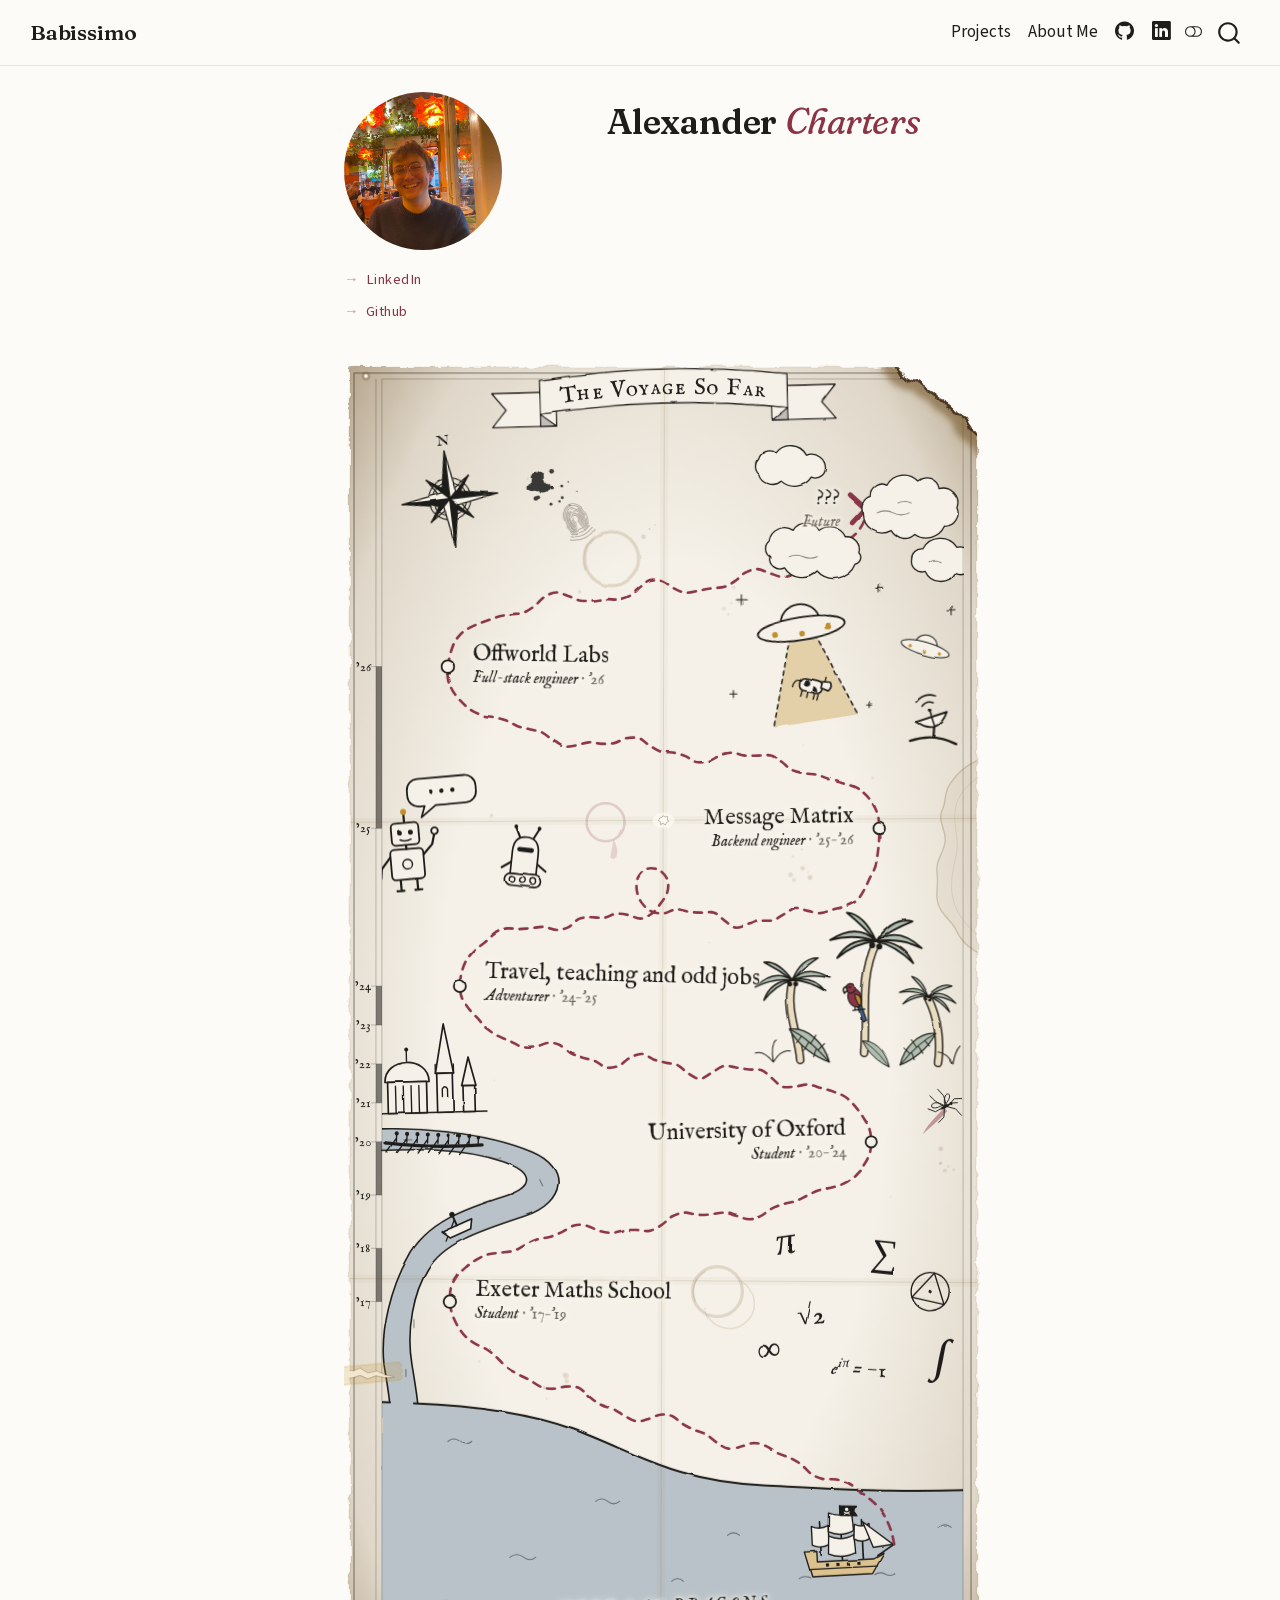
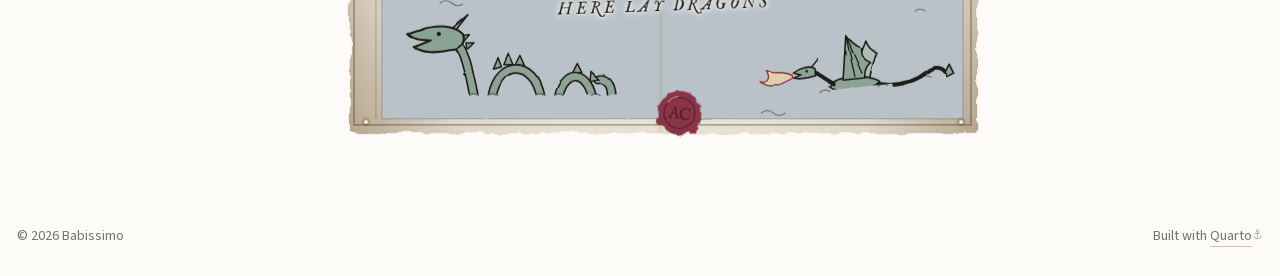
==== commit 14f1e529: "Built site for gh-pages" ====
--- a/about/index.html
+++ b/about/index.html
@@ -47,9 +47,9 @@
 <link href="../site_libs/quarto-html/quarto-syntax-highlighting-73b0ff3878a4e6fc3716dc69a6aaefa3.css" rel="stylesheet" class="quarto-color-scheme-extra" id="quarto-text-highlighting-styles">
 <script src="../site_libs/bootstrap/bootstrap.min.js"></script>
 <link href="../site_libs/bootstrap/bootstrap-icons.css" rel="stylesheet">
-<link href="../site_libs/bootstrap/bootstrap-2198e4c581281085e514e8acd167a8dc.min.css" rel="stylesheet" append-hash="true" class="quarto-color-scheme" id="quarto-bootstrap" data-mode="light">
-<link href="../site_libs/bootstrap/bootstrap-dark-2f19c656927ed920d1f10a65301fa4bd.min.css" rel="stylesheet" append-hash="true" class="quarto-color-scheme quarto-color-alternate" id="quarto-bootstrap" data-mode="dark">
-<link href="../site_libs/bootstrap/bootstrap-2198e4c581281085e514e8acd167a8dc.min.css" rel="stylesheet" append-hash="true" class="quarto-color-scheme-extra" id="quarto-bootstrap" data-mode="light">
+<link href="../site_libs/bootstrap/bootstrap-c9c53dca97aa34729d3150f57c4dd6ab.min.css" rel="stylesheet" append-hash="true" class="quarto-color-scheme" id="quarto-bootstrap" data-mode="light">
+<link href="../site_libs/bootstrap/bootstrap-dark-d3c316abb1a7c633c78a67fa10651df8.min.css" rel="stylesheet" append-hash="true" class="quarto-color-scheme quarto-color-alternate" id="quarto-bootstrap" data-mode="dark">
+<link href="../site_libs/bootstrap/bootstrap-c9c53dca97aa34729d3150f57c4dd6ab.min.css" rel="stylesheet" append-hash="true" class="quarto-color-scheme-extra" id="quarto-bootstrap" data-mode="light">
 <script id="quarto-search-options" type="application/json">{
   "location": "navbar",
   "copy-button": false,
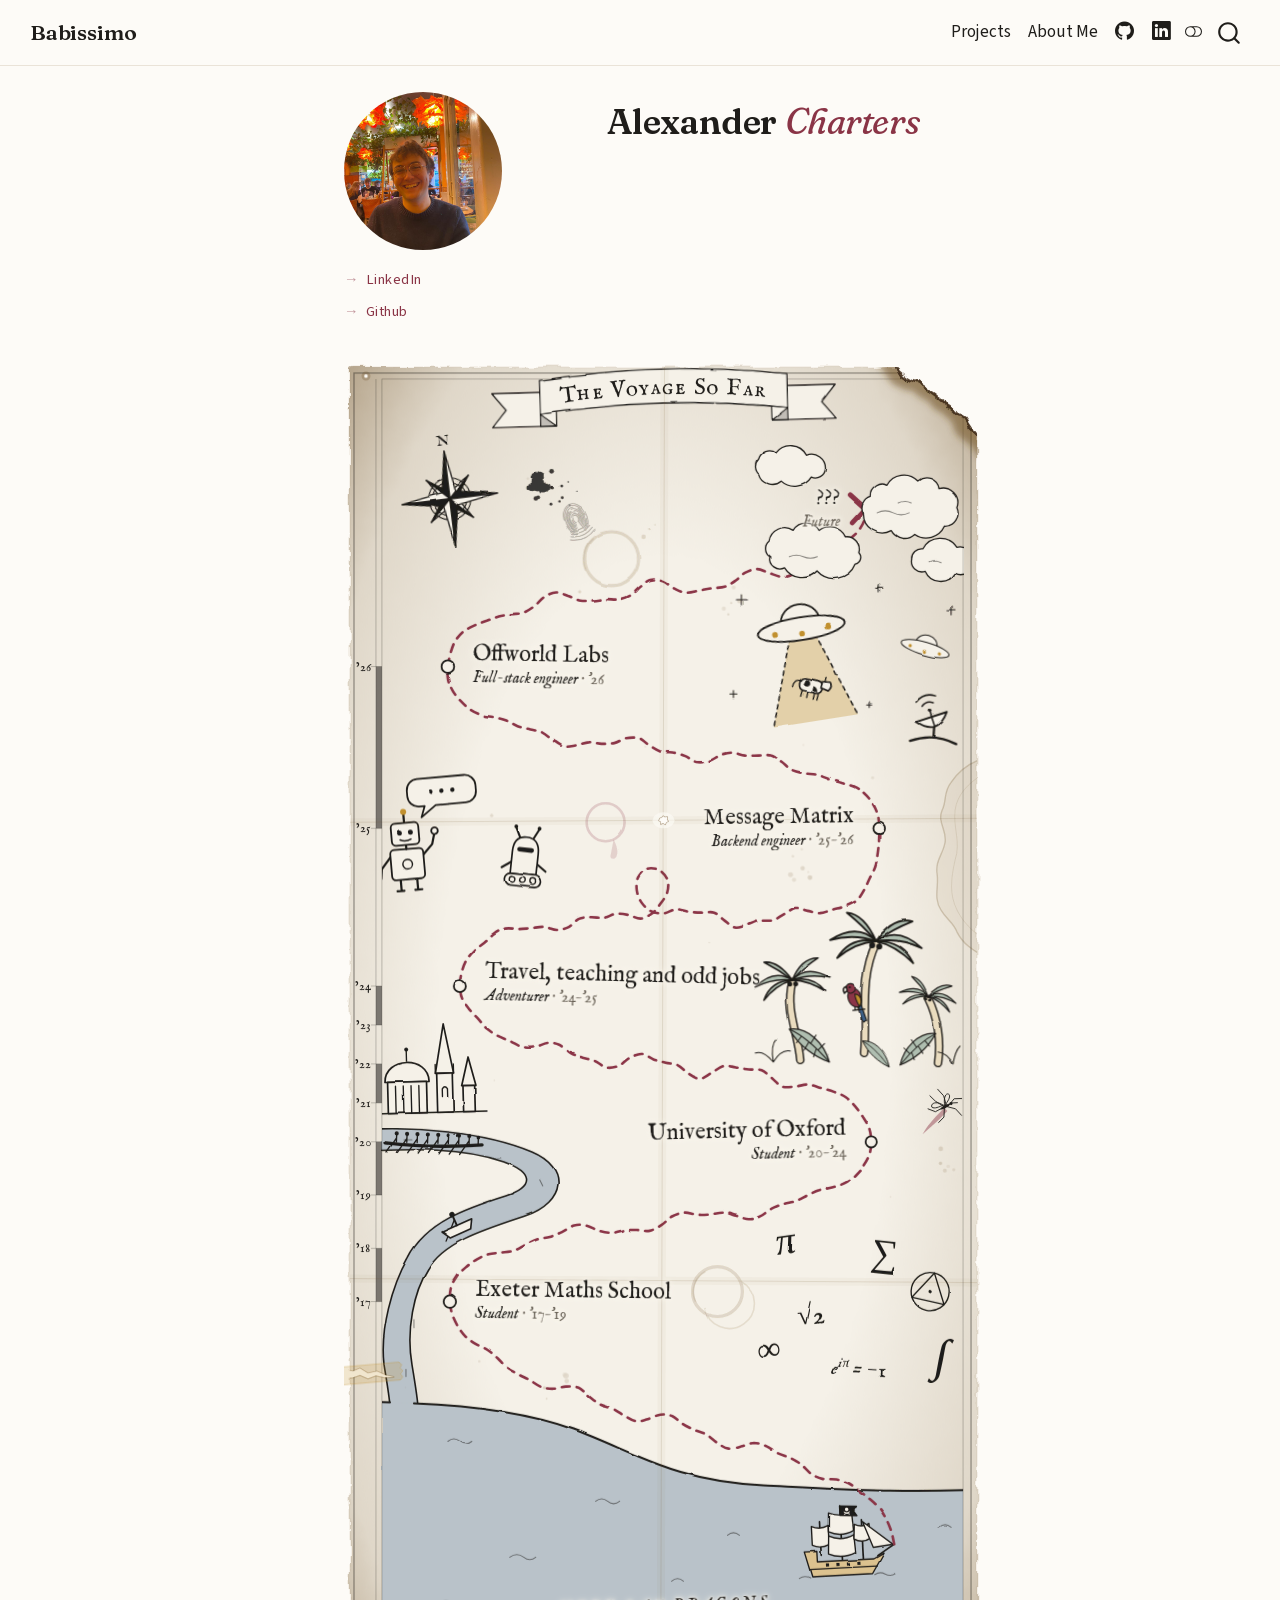
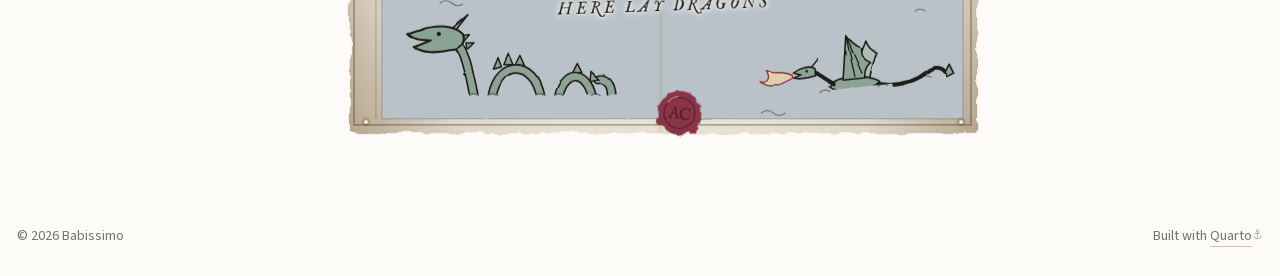
==== commit 02391eb3: "Built site for gh-pages" ====
--- a/about/index.html
+++ b/about/index.html
@@ -47,9 +47,9 @@
 <link href="../site_libs/quarto-html/quarto-syntax-highlighting-73b0ff3878a4e6fc3716dc69a6aaefa3.css" rel="stylesheet" class="quarto-color-scheme-extra" id="quarto-text-highlighting-styles">
 <script src="../site_libs/bootstrap/bootstrap.min.js"></script>
 <link href="../site_libs/bootstrap/bootstrap-icons.css" rel="stylesheet">
-<link href="../site_libs/bootstrap/bootstrap-c9c53dca97aa34729d3150f57c4dd6ab.min.css" rel="stylesheet" append-hash="true" class="quarto-color-scheme" id="quarto-bootstrap" data-mode="light">
-<link href="../site_libs/bootstrap/bootstrap-dark-d3c316abb1a7c633c78a67fa10651df8.min.css" rel="stylesheet" append-hash="true" class="quarto-color-scheme quarto-color-alternate" id="quarto-bootstrap" data-mode="dark">
-<link href="../site_libs/bootstrap/bootstrap-c9c53dca97aa34729d3150f57c4dd6ab.min.css" rel="stylesheet" append-hash="true" class="quarto-color-scheme-extra" id="quarto-bootstrap" data-mode="light">
+<link href="../site_libs/bootstrap/bootstrap-8148a7ceaf743414e62133db299a36cd.min.css" rel="stylesheet" append-hash="true" class="quarto-color-scheme" id="quarto-bootstrap" data-mode="light">
+<link href="../site_libs/bootstrap/bootstrap-dark-50e16ff4bdb2c971f9629b55ccc4add5.min.css" rel="stylesheet" append-hash="true" class="quarto-color-scheme quarto-color-alternate" id="quarto-bootstrap" data-mode="dark">
+<link href="../site_libs/bootstrap/bootstrap-8148a7ceaf743414e62133db299a36cd.min.css" rel="stylesheet" append-hash="true" class="quarto-color-scheme-extra" id="quarto-bootstrap" data-mode="light">
 <script id="quarto-search-options" type="application/json">{
   "location": "navbar",
   "copy-button": false,
